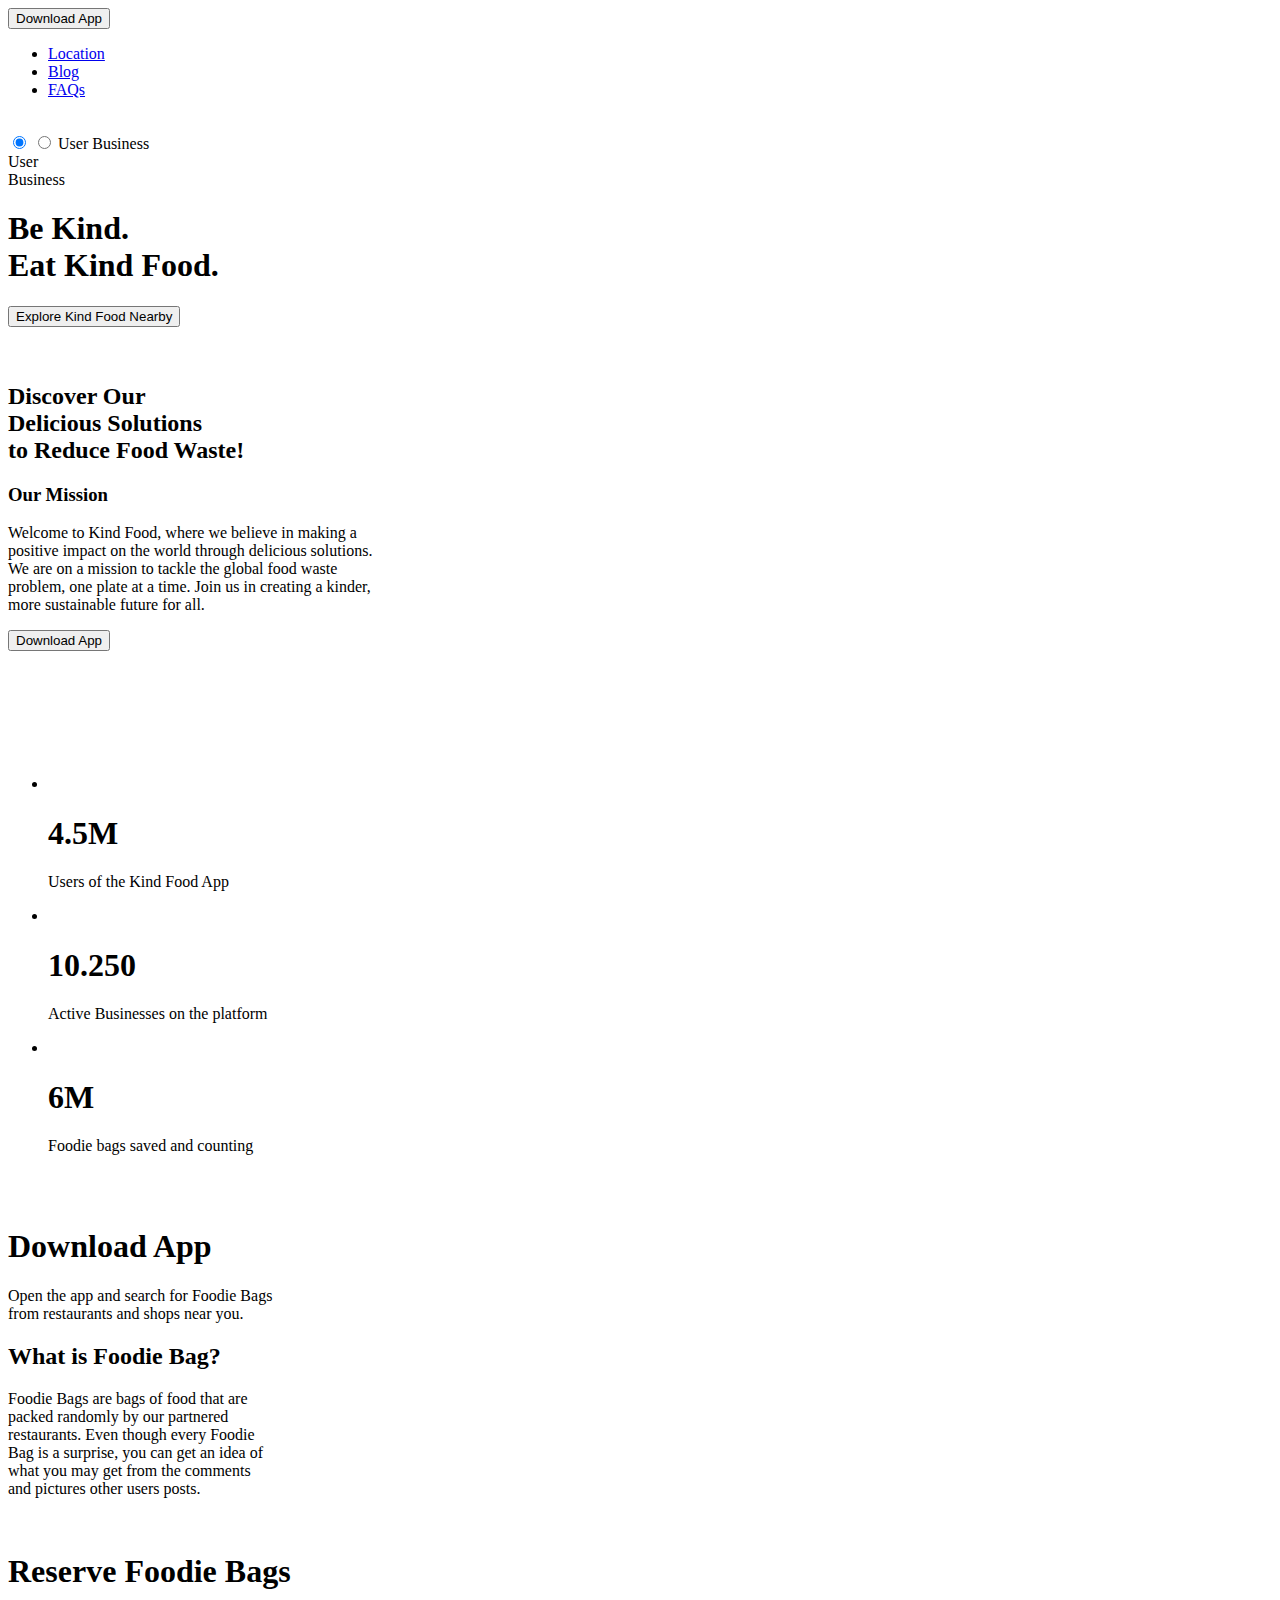
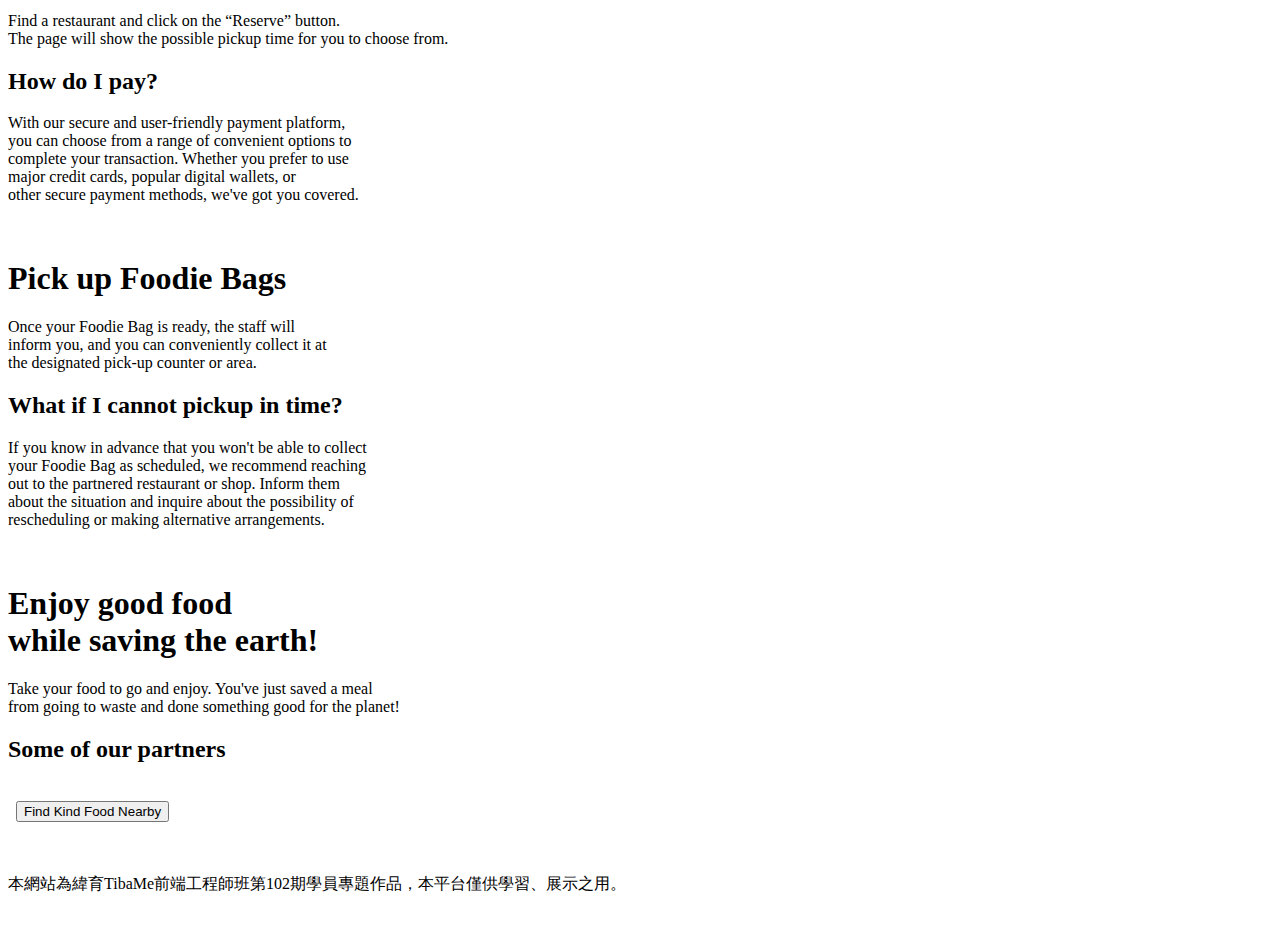
==== index.html @ 7c15bbe9 "Add files via upload" ====
<!DOCTYPE html>
 <html lang="en">
 <head>
    <meta charset="UTF-8">
    <meta http-equiv="X-UA-Compatible" content="IE=edge">
    <meta name="viewport" content="width=device-width, initial-scale=1.0">
    <title>Kind Food Homepage</title>
    <link rel="stylesheet" href="css/index.css">
    
    <link rel="preconnect" href="https://fonts.googleapis.com">
    <link rel="preconnect" href="https://fonts.gstatic.com" crossorigin>
    <link href="https://fonts.googleapis.com/css2?family=Geologica:wght@200&family" rel="stylesheet">
 
</head>

<body>

    <!------------------- Header --------------------->
    <header class="outer">


        <a href="download.html"> 
            <button class="downloadbtn">Download App</button>
          </a> 

        <nav>
         <ul>
             <li><a href="location.html">Location</a></li>
             <li><a href="blog.html">Blog</a></li>
             <li><a href="faq.html">FAQs</a></li>
         </ul>
        </nav>

        <div class="headerlogo">
            <a href="index.html">
                <img src="img/KindFood_logo.svg" alt="">
            </a>
        </div>

            <div class="switches-container">
              <input type="radio" id="switchUser" name="switchName" value="User" checked="checked" />
              <input type="radio" id="switchBusiness" name="switchName" value="Business" />
              <label for="switchUser">User</label>
              <label for="switchBusiness">Business</label>
              <div class="switch-wrapper">
                <div class="switch">
                  <div>User</div>
                  <div>Business</div>
                </div>
              </div>
          </div>
        
        </div>


    </header>

    <!------------------ 第一區塊（首圖+按鈕） ------------------->

    <div class="sectionOne">

        <div class="sectionOneText">
            <h1>Be Kind.<br>Eat Kind Food.</h1>

            <a href="location.html">
                <button onclick="href='#';" class="explorebtn">Explore Kind Food Nearby</button>
            </a>
        </div>
        
        <div>
            <img src="img/hp_01.png" alt="">
        </div>
    </div>

    <!------------- 第二區塊（Delicious Solution） ---------->

    
    
    <img src="img/subtitle01.svg" alt="" class="sectionTwoTitle">
    

        <div class="sectionTwoContent" style="background-image: url(/img/sectionTwoBg.svg);">
            <h2>Discover Our<br> 
                Delicious Solutions<br>  
                to Reduce Food Waste!</h2>
            <h3>Our Mission</h3>
            <p>Welcome to Kind Food, where we believe in making a <br> positive impact on the world through delicious solutions. <br> We are on a mission to tackle the global food waste <br> problem, one plate at a time. Join us in creating a kinder,<br> more sustainable future for all.</p>
            
            <a href="download.html">
                <button class="downloadbtn">Download App</button>
            </a>
            <br>
            <br>
            <br>
            <br>
            <br>
            <br>
            <br>
            </div>
    </div>


    <!---------------- ICON區塊 ------------------>

    <div class="iconSection">
        <ul>
            <li>
                <img src="/img/hp_icon01.png" alt="">
                <h1>4.5M</h1>
                <p>Users of the Kind Food App</p>
            </li>


            <li>
                <img src="/img/hp_icon02.png" alt="">
                <h1>10.250</h1>
                <p>Active Businesses on the platform</p>
            </li>


            <li>
                <img src="/img/hp_icon03.png" alt="">
                <h1>6M</h1>
                <p>Foodie bags saved and counting</p>
            </li>

        </ul>
    </div>

    <!------------------第三區塊（步驟區塊）-------------------->

    <img src="img/subtitle02.svg" alt="" class="sectionThreeTitle">

    <div class="steps">
        
        <div class="stepOne">
            <img id="pic"src="/img/hp_03.png" alt="" >
            <img id="number" src="/img/one.png" alt="" >
            <h1>Download App</h1>
            <p>Open the app and search for Foodie Bags <br>
            from restaurants and shops near you.</p>
        
            <h2>What is Foodie Bag?</h2>
            <p>Foodie Bags are bags of food that are <br> packed randomly by our partnered  <br>restaurants. Even though every Foodie <br> Bag is a surprise, you can get an idea of <br>what you may get from the comments <br> and pictures other users posts. </p>
        </div>


        <div class="stepTwo">
            <img id="pictwo" src="/img/hp_04.png" alt="">
            <img id="numbertwo" src="/img/two.png" alt="">
            <h1>Reserve Foodie Bags</h1>
            <p>Find a restaurant and click on the “Reserve” button. <br>The page will show the  possible pickup time for you to choose from.</p>

            <h2>How do I pay?</h2>
            <p>With our secure and user-friendly payment platform, <br>you can choose from a range of convenient options to <br>complete your transaction. Whether you prefer to use <br> major credit cards, popular digital wallets, or <br>other secure payment  methods, we've got you covered.</p>
        </div>


        <div class="stepThree">
            <img id="picthree" src="/img/hp_05.png" alt="">
            <img id="numberthree" src="/img/three.png" alt="">
            <h1>Pick up Foodie Bags</h1>
            <p>Once your Foodie Bag is ready, the staff will <br>inform you, and you can    conveniently collect it at <br>the designated pick-up counter or area.</p>

            <h2>What if I cannot pickup in time?</h2>
            <p>If you know in advance that you won't be able to collect <br>your Foodie Bag as  scheduled, we recommend reaching <br>out to the partnered restaurant or shop. Inform them<br> about the situation and inquire about the possibility of <br>rescheduling  or making alternative arrangements.</p>
        </div>


        <div class="stepFour">
            <img id="picfour" src="/img/hp_06.png" alt="">
            <img id="numberfour" src="/img/four.png" alt="">
            <h1>Enjoy good food<br>while saving the earth!</h1>
            <p>Take your food to go and enjoy. You've just saved a meal <br>from going to waste and done something good for the planet!</p>
        </div>
    </div>


    <!------------ some of our partners (logos) ------------>
   
    <h2 id="logotitle">Some of our partners</h2>
    <div class="logos">
        <img src="/img/logo01.png" alt="">
        <img src="/img/logo02.png" alt="">
        <img src="/img/logo03.png" alt="">
        <img src="/img/logo04.png" alt="">
        <img src="/img/logo05.png" alt="">
        <img src="/img/logo06.png" alt="">
        <img src="/img/logo07.png" alt="">
    </div>


    <!---------------- 第四區塊（最底下的圖+按鈕）---------------->

    <div class="sectionFour">
        <img id="sectionfourtitle" src="/img/subtitle03.svg" alt="">
        <img id="sectionfourpic" src="/img/hp_07.png" alt="">
        <a id="sectionfourlink" href="location.html">
            <button onclick="href='#';" class="findKindFoodbtn">Find Kind Food Nearby</button>
        </a>
    </div>


    <!-------------------- Footer -------------------->

    <footer class="footer">

        <div class="appstore">
            <img src="/img/appStore.png" alt="">
            <img src="/img/googlePlay.png" alt="">
        </div>

        <div class="kindfoodlogo">
            <img src="/img/KindFood_logo.svg" alt="">
            <p>本網站為緯育TibaMe前端工程師班第102期學員專題作品，本平台僅供學習、展示之用。</p>
        </div>

        <div class="socialmedia">
            <img src="/img/socialMedia.png" alt="">
        </div>

    </footer>



</div>

        <script>

            document.getElementById("switchUser").addEventListener("click", myFunction);

        function myFunction() {
            if (document.getElementById("switchUser").checked) {
            window.open("index.html", "_blank");
            } else {
            window.open("business.html", "_blank");
            }
            }
        </script>

        <!-- <div class="switch">
            <input
              id="language-toggle"
              class="check-toggle check-toggle-round-flat"
              type="checkbox" />
            <label for="language-toggle"></label>
            <span class="on">BN</span>
            <span class="off">EN</span>
          </div> -->

        <!-- <script>

            document.getElementById("language-toggle").addEventListener("click", myFunction);
      
            function myFunction() {
              if (document.getElementById("language-toggle").checked) {
                window.open("https://www.google.com/", "_blank");
              } else {
                window.open("https://www.facebook.com/", "_blank");
              }
            }
          </script> -->

</body>
 </html>
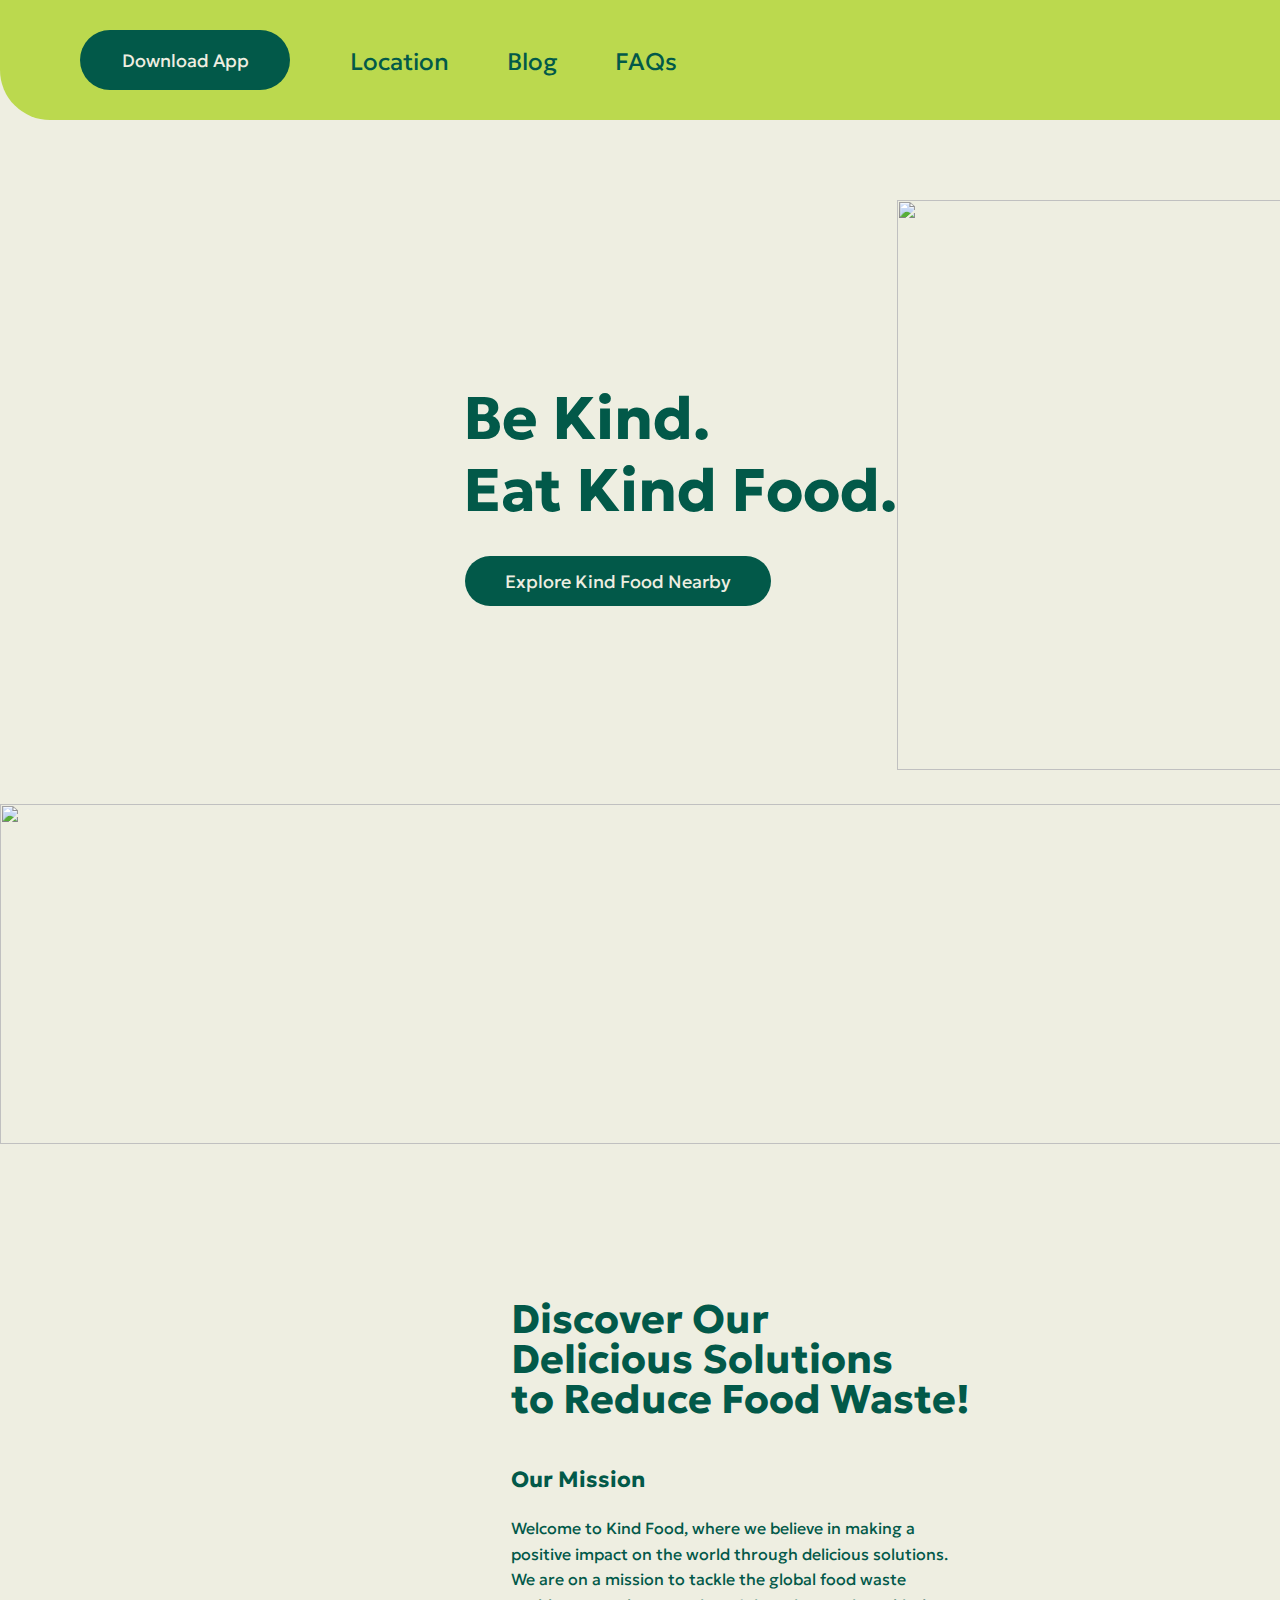
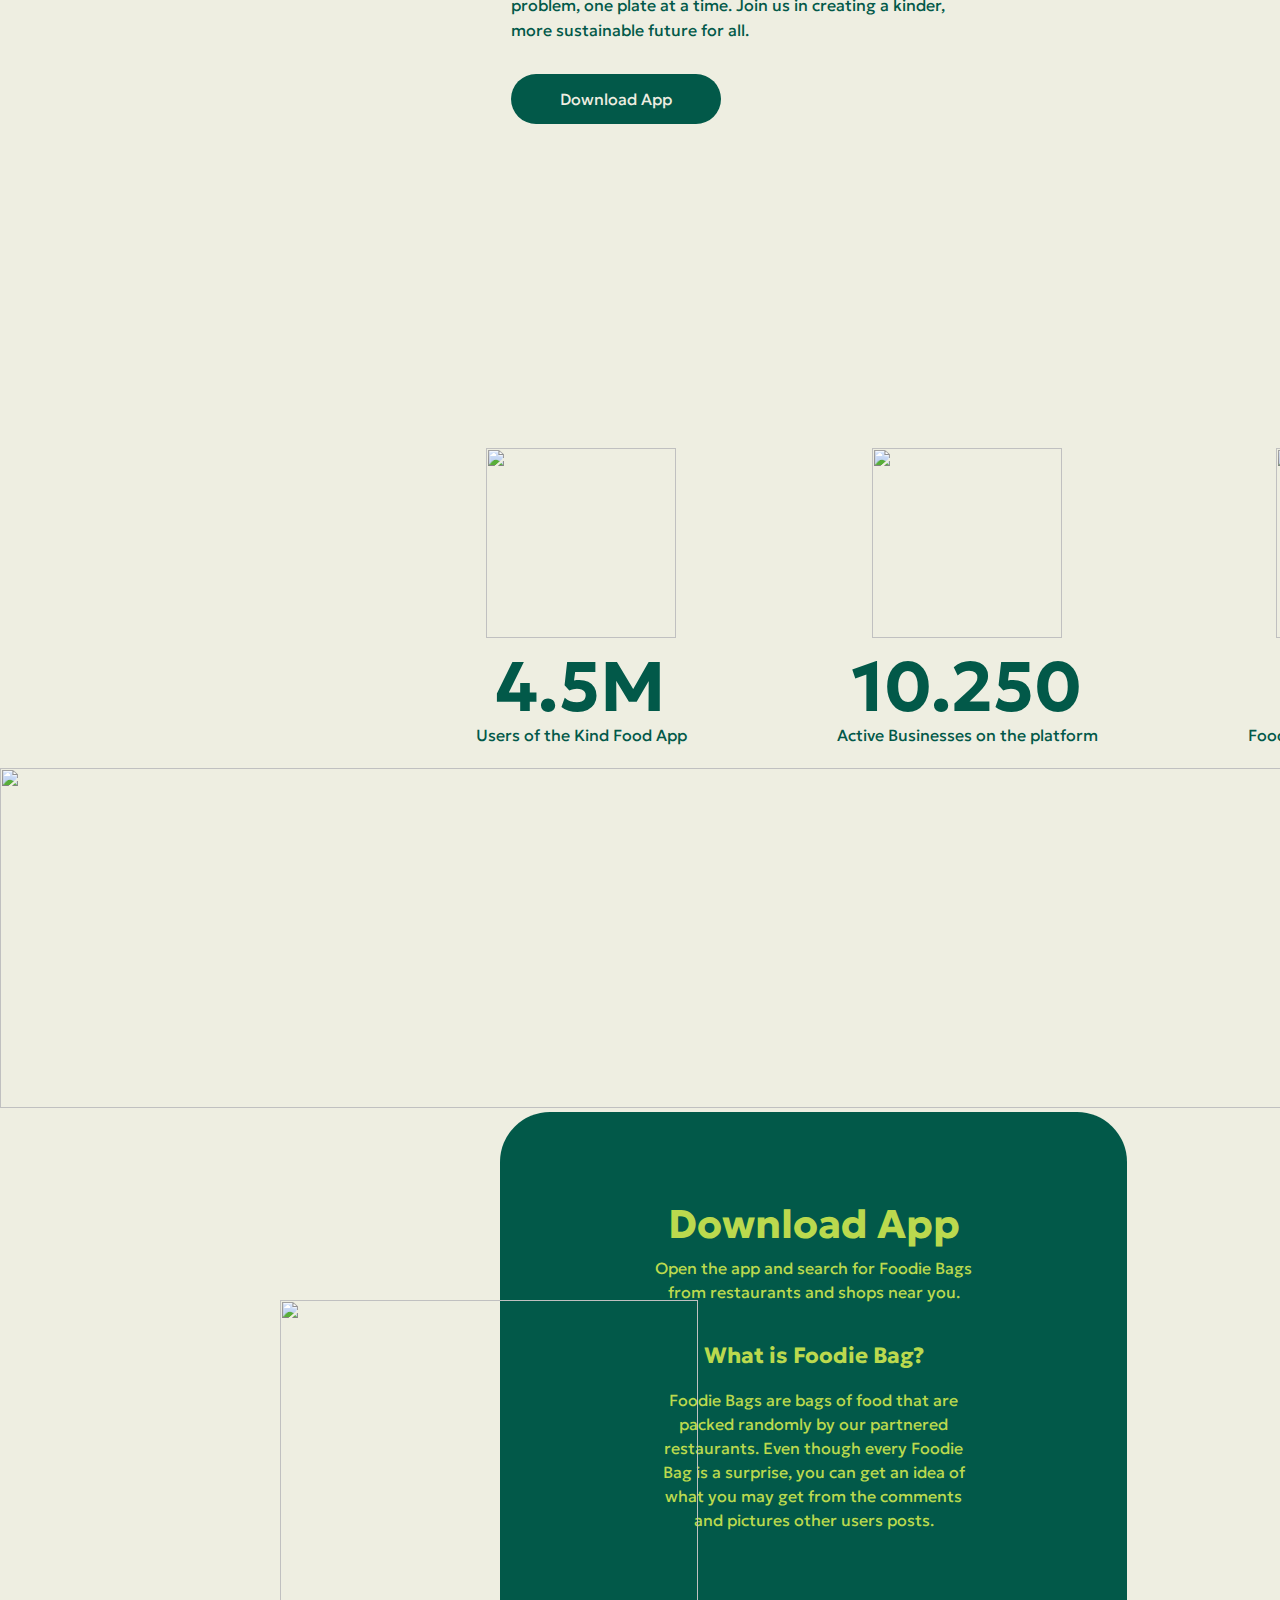
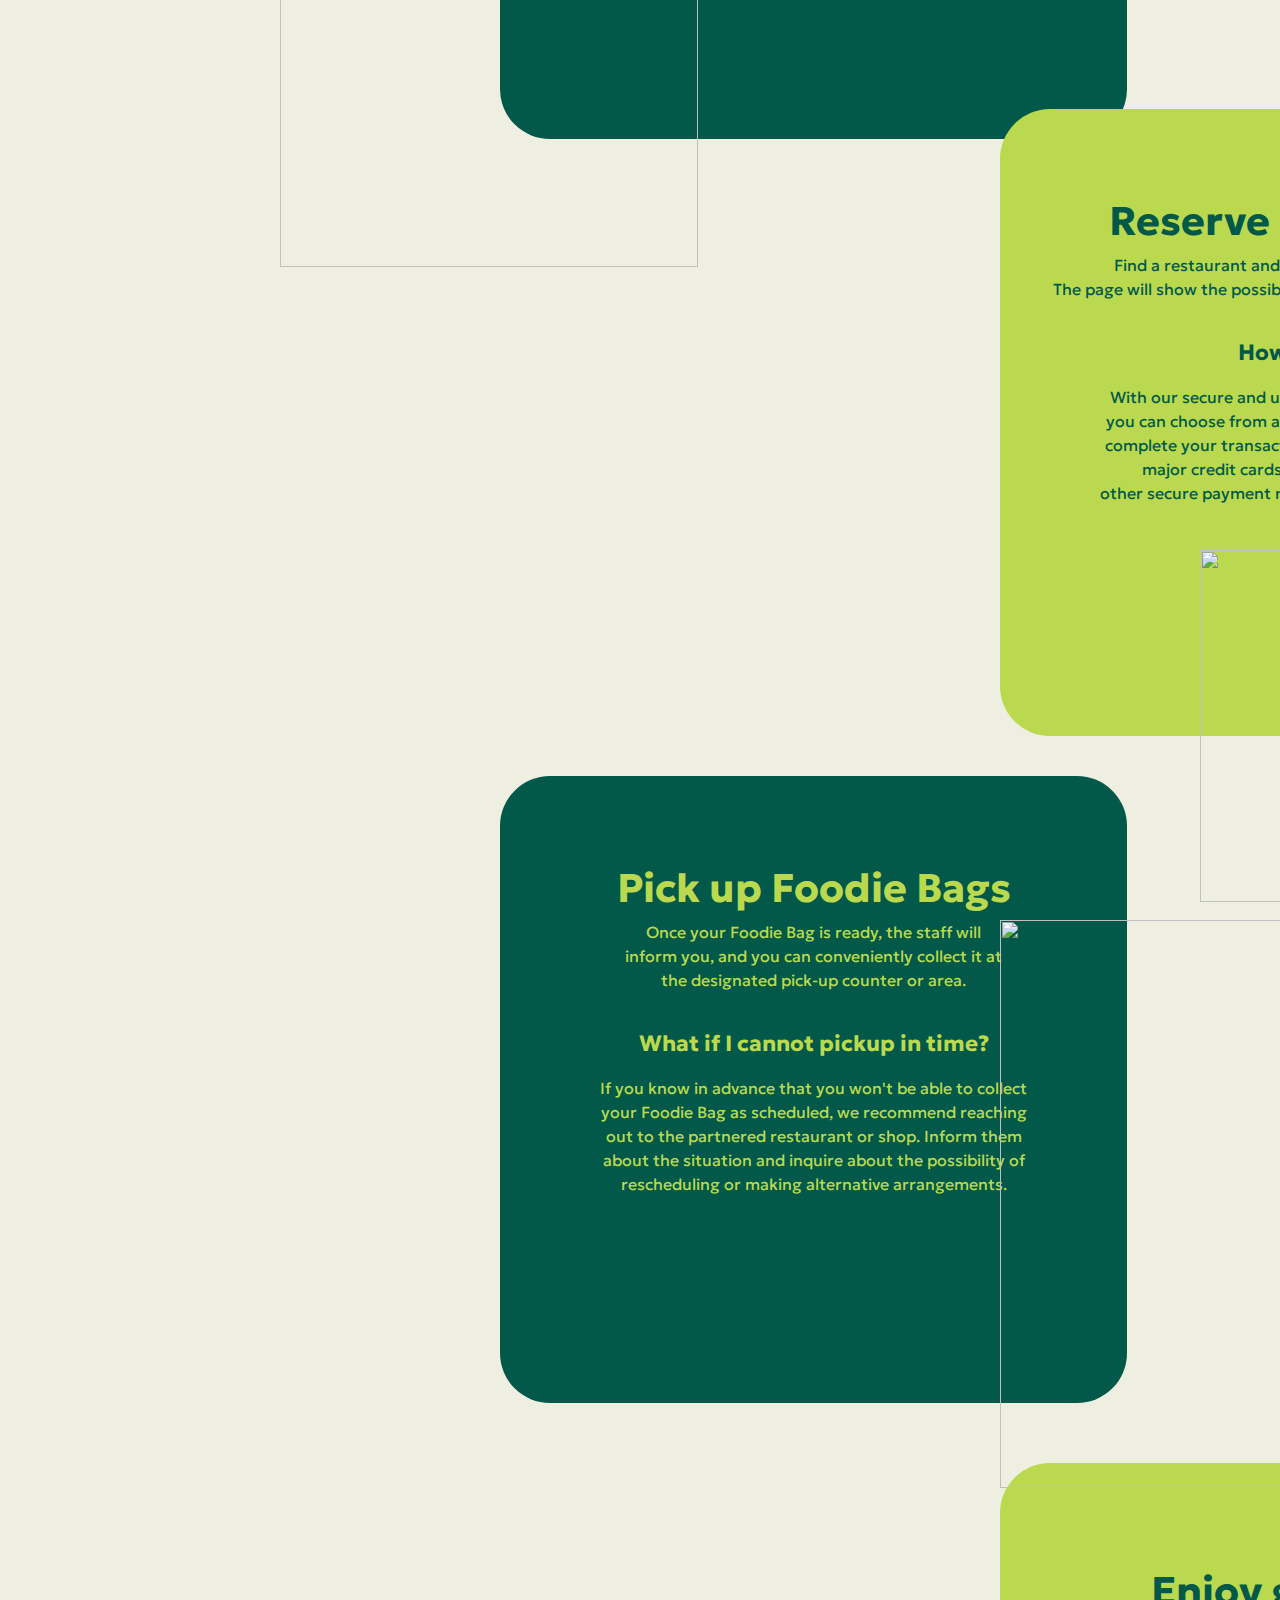
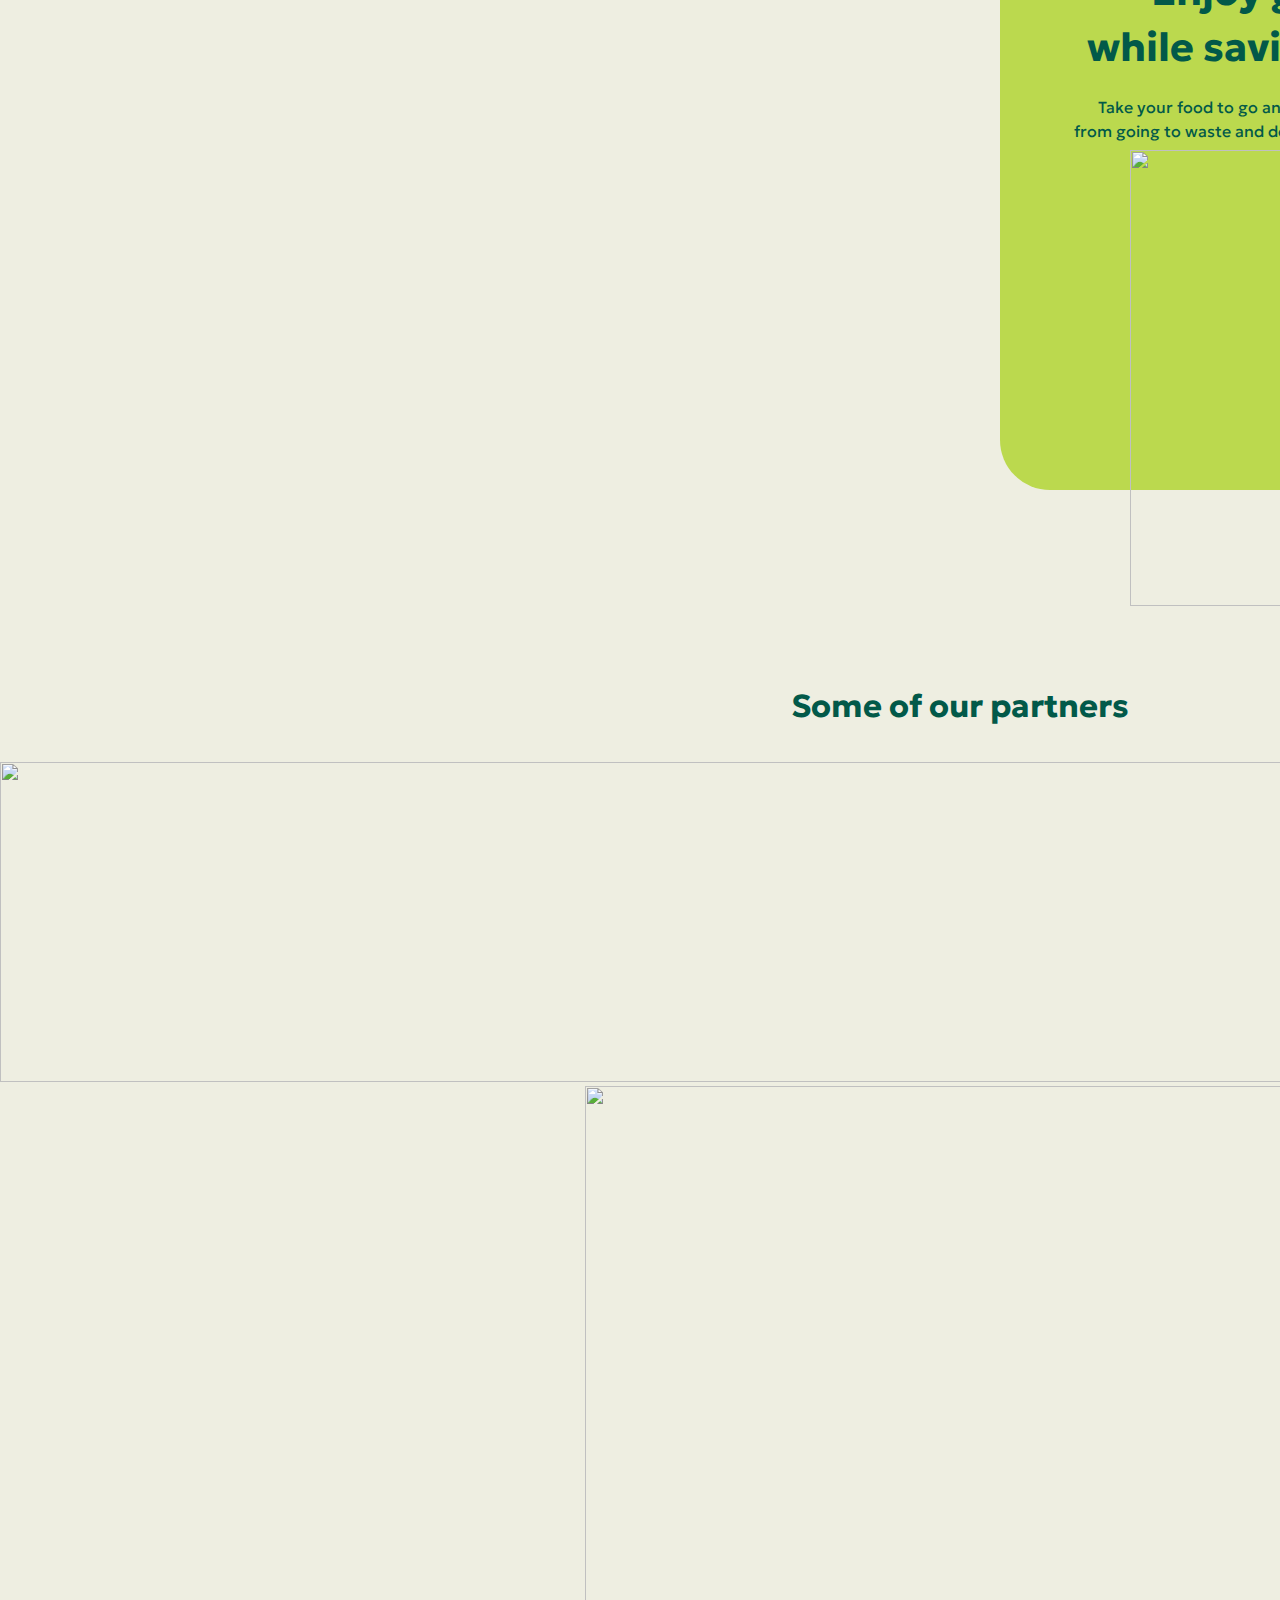
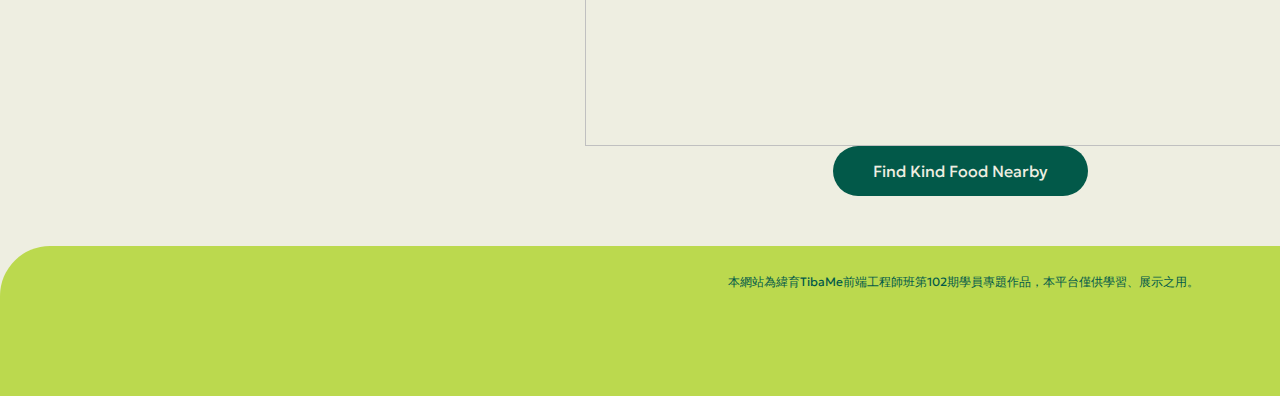
==== commit 141c935b: "Update index.html" ====
--- a/index.html
+++ b/index.html
@@ -5,7 +5,7 @@
     <meta http-equiv="X-UA-Compatible" content="IE=edge">
     <meta name="viewport" content="width=device-width, initial-scale=1.0">
     <title>Kind Food Homepage</title>
-    <link rel="stylesheet" href="css/index.css">
+    <link rel="stylesheet" href="index.css">
     
     <link rel="preconnect" href="https://fonts.googleapis.com">
     <link rel="preconnect" href="https://fonts.gstatic.com" crossorigin>
@@ -262,4 +262,4 @@
           </script> -->
 
 </body>
- </html>+ </html>
--- a/index.css
+++ b/index.css
@@ -0,0 +1,767 @@
+@import url(reset.css);
+@font-face {
+    font-family: 'Geologica', sans-serif;
+    src: url('https://fonts.googleapis.com/css2?family=Geologica:wght@200;300&family');
+}
+
+/* ---------------Header -------------------*/
+
+body{
+    background-color: #EEEEE1;
+    font-family: 'Geologica', sans-serif;
+
+    width: 1920px;
+}
+
+.outer{
+    background-color: #BBD94E;
+    display: flex;
+    border-radius: 0px 0px 50px 50px;
+    
+    position: fixed;
+    top: 0;
+    left: 0;
+    width: 100%;
+    z-index: 1;
+
+    width: 1920px;
+    height: 120px;
+}
+
+
+/* Download App button */
+/* .downloadbtn{
+    background-color: #025949;
+    border: none;
+    color:#EEEEE1;
+    padding: 10px 40px;
+    text-align: center;
+    font-family: Geologica;
+    display: inline-block;
+    font-size: 16px;
+    margin: 30px 2px;
+    border-radius: 50px;
+    margin-left: 80px;
+    height: 50%;
+    min-width: 210px;
+} */
+
+
+.downloadbtn {
+    background-color:#025949; /* Green */
+    border: none;
+    color: #EEEEE1;
+    padding: 10px 40px;
+    text-align: center;
+    text-decoration: none;
+    display: inline-block;
+    font-size: 18px;
+    font-family: Geologica;
+    margin: 30px 2px;
+    border-radius: 50px;
+    margin-left: 80px;
+    height: 50%;
+    min-width: 210px;
+
+    transition-duration: 0.4s;
+    cursor: pointer;
+  }
+  
+  .downloadbtn:hover {
+    background-color: #EEEEE1;
+    color:#025949;
+    font-weight:500;
+  }
+
+/* Nav Items */
+
+header ul{
+    color: #025949;
+    display: flex;
+}
+
+
+header li{
+    margin-left: 58px;
+    margin-top: 50px;
+}
+
+header a{
+    text-decoration: none;
+    color:#025949;
+}
+
+header li a:hover {
+    color: #025949;
+    text-decoration: underline;
+  }
+
+.headerlogo{
+    display: block;
+    margin: 0 auto;
+    padding-top: 10px;
+}
+
+
+/* -----------Switch Function -------------*/
+
+/* * {
+    box-sizing: border-box;
+} */
+
+:root {
+    --switches-bg-color: #025949;
+    --switches-label-color: #EEEEE1;
+    --switch-bg-color: #EEEEE1;
+    --switch-text-color: #025949 ;
+}
+
+
+/* resize font-size on html and body level. html is required for widths based on rem */
+@media screen and (min-width: 1024px) {
+
+    html,
+    body {
+        font-size: 24px;
+    }
+}
+
+@media screen and (max-width: 1024px) {
+
+    html,
+    body {
+        font-size: 16px;
+    }
+}
+
+@media screen and (max-width: 600px) {
+
+    html,
+    body {
+        font-size: 12px;
+    }
+}
+
+
+/* container for all of the switch elements 
+    - adjust "width" to fit the content accordingly 
+*/
+.switches-container {
+    width: 13rem;
+    height: 70px;
+    position: relative;
+    display: flex;
+    padding: 0;
+    position: relative;
+    background: var(--switches-bg-color);
+    line-height: 3rem;
+    border-radius: 3rem;
+    margin-left: auto;
+    margin-right: auto;
+    margin-top: 25px;
+}
+
+/* input (radio) for toggling. hidden - use labels for clicking on */
+.switches-container input {
+    visibility: hidden;
+    position: absolute;
+    top: 0;
+}
+
+/* labels for the input (radio) boxes - something to click on */
+.switches-container label {
+    width: 50%;
+    padding: 0;
+    margin: 0;
+    text-align: center;
+    cursor: pointer;
+    color: var(--switches-label-color);
+}
+
+/* switch highlighters wrapper (sliding left / right) 
+    - need wrapper to enable the even margins around the highlight box
+*/
+.switch-wrapper {
+    position: absolute;
+    top: 0px;
+    bottom: 0px;
+    width: 50%;
+    padding: 0.15rem;
+    z-index: 3;
+    transition: transform .5s cubic-bezier(.77, 0, .175, 1);
+    /* transition: transform 1s; */
+}
+
+/* switch box highlighter */
+.switch {
+    border-radius: 3rem;
+    background: var(--switch-bg-color);
+    height: 100%;
+}
+
+/* switch box labels
+    - default setup
+    - toggle afterwards based on radio:checked status 
+*/
+.switch div {
+    width: 100%;
+    text-align: center;
+    opacity: 0;
+    display: block;
+    color: var(--switch-text-color) ;
+    transition: opacity .2s cubic-bezier(.77, 0, .175, 1) .125s;
+    will-change: opacity;
+    position: absolute;
+    top: 0;
+    left: 0;
+}
+
+/* slide the switch box from right to left */
+.switches-container input:nth-of-type(1):checked~.switch-wrapper {
+    transform: translateX(1%);
+}
+
+/* slide the switch box from left to right */
+.switches-container input:nth-of-type(2):checked~.switch-wrapper {
+    transform: translateX(91%);
+}
+
+/* toggle the switch box labels - first checkbox:checked - show first switch div */
+.switches-container input:nth-of-type(1):checked~.switch-wrapper .switch div:nth-of-type(1) {
+    opacity: 1;
+}
+
+/* toggle the switch box labels - second checkbox:checked - show second switch div */
+.switches-container input:nth-of-type(2):checked~.switch-wrapper .switch div:nth-of-type(2) {
+    opacity: 1;
+}
+
+
+
+/* ------------- section 1 --------------*/
+
+.sectionOne{
+    display: flex;
+    justify-content: center;
+
+    width: 1920px;
+    height: 804px;
+}
+
+.sectionOneText{
+    margin-top: 382px;
+    margin-left: 280px;
+}
+
+.sectionOne h1{
+    font-size: 60px;
+    font-weight: bold;
+    color: #025949;
+    line-height: 1.2;
+}
+
+.sectionOne .explorebtn{
+    background-color: #025949;
+    border: none;
+    color:#EEEEE1;
+    padding: 10px 40px;
+    text-align: center;
+    font-family: Geologica;
+    display: inline-block;
+    font-size: 18px;
+    margin: 30px 2px;
+    border-radius: 50px;
+    height: 50px;
+    min-width: 210px;
+
+    transition-duration: 0.4s;
+    cursor: pointer;
+}
+
+.explorebtn:hover {
+    background-color:#BBD94E;
+    color:#025949;
+    font-weight:400;
+  }
+
+.sectionOne img{
+    margin-top: 200px;
+    width: 740px;
+    height: 570px;
+    
+    padding-right: 100px;
+
+}
+
+
+/* --------------- section 2 --------------*/
+
+
+.sectionTwoTitle{
+
+    width: 1920px;
+    height: 340px;
+}
+
+
+.sectionTwoContent{
+    background-repeat: no-repeat;
+    width: 1920px;
+    height: 800px;
+
+    margin-left: 350px;
+    
+}
+
+.sectionTwoContent h2{
+    font-size: 40px;
+    font-weight: bold;
+    color:#025949;
+
+    padding-top: 151px;
+    margin-left: 161px;
+}
+
+.sectionTwoContent h3{
+    font-size: 22px;
+    font-weight: bold;
+    color:#025949;
+
+    margin-top: 50px;
+    margin-left: 161px;
+}
+
+.sectionTwoContent p{
+    font-size: 16px;
+    color:#025949;
+    line-height: 1.6em;
+
+    margin-top: 25px;
+    margin-left: 161px;
+}
+
+.sectionTwoContent .downloadbtn{
+    background-color: #025949;
+    border: none;
+    color:#EEEEE1;
+    padding: 10px 40px;
+    text-align: center;
+    font-family: Geologica;
+    display: inline-block;
+    font-size: 16px;
+    border-radius: 50px;
+    height: 50px;
+    min-width: 210px;
+    margin-left: 161px; 
+}
+
+.sectionTwoContent .downloadbtn:hover {
+    background-color: #EEEEE1;
+    color:#025949;
+    font-weight:500;
+  }
+
+/* ---------Icon Section--------- */
+
+
+.iconSection{
+    width: 1920px;
+    height: 320px;
+    
+    margin-left: 100px;
+    margin-top: 100px;
+}
+
+.iconSection ul{
+    display: flex;
+    flex-direction: row;
+    justify-content: center;
+}
+
+.iconSection li{
+    text-align: center;
+    margin-right: 150px;
+
+}
+
+.iconSection img{
+    width: 190px;
+    height: 190px;
+
+}
+
+.iconSection h1{
+    font-size: 70px;
+    font-weight: bold;
+    color: #025949;
+    margin-top: 10px;
+}
+
+.iconSection p{
+    margin-top: 5px;
+    font-size: 16px;
+    color:#025949;
+
+}
+
+
+/* ---------Section 3 (Steps)-------- */
+
+.sectionThreeTitle{
+    width: 1920px;
+    height: 340px;
+}
+
+.steps{
+    width: 1920px;
+}
+
+/* --------------Step 1------------- */
+
+.stepOne{
+    background-color: #025949;
+    width: 627px;
+    height: 627px;
+    border-radius: 50px;
+    line-height: 1em;
+
+    margin-left: 500px;
+}
+
+#pic{
+    width: 418px;
+    height: 567px;
+
+    position: absolute;
+    left: 280px;
+    top: 2900px;
+}
+
+#number{
+    position: absolute;
+    left: 530px;
+    top: 2650px;
+}
+
+
+.stepOne h1{
+    font-size: 40px;
+    font-weight: bold;
+    color:#BBD94E;
+    text-align: center;
+    
+    padding-top: 100px;
+
+}
+
+.stepOne h2{
+    font-size: 22px;
+    font-weight: bold;
+    color: #BBD94E;
+    margin-top: 40px;
+    text-align: center;
+}
+
+.stepOne p{
+    font-size: 16px;
+    color: #BBD94E;
+    margin-top: 20px;
+    text-align: center;
+}
+
+
+/* ---------------------Step 2------------------- */
+
+.stepTwo{
+    background-color:#BBD94E;
+    width: 627px;
+    height: 627px;
+    border-radius: 50px;
+    line-height: 1em;
+
+    margin-left: 1000px;
+    margin-top: -30px;
+}
+
+#pictwo{
+    width: 584px;
+    height: 352px;
+
+    position: absolute;
+    left: 1200px;
+    top: 3750px;
+}
+
+#numbertwo{
+    position: absolute;
+    left: 1520px;
+    top: 3190px;
+
+}
+
+.stepTwo h1{
+    font-size: 40px;
+    font-weight: bold;
+    color:#025949;
+    text-align: center;
+    
+    padding-top: 100px;
+}
+
+.stepTwo h2{
+    font-size: 22px;
+    font-weight: bold;
+    color:#025949;
+    margin-top: 40px;
+    text-align: center;
+}
+
+.stepTwo p{
+    font-size: 16px;
+    color:#025949;
+    margin-top: 20px;
+    text-align: center;
+}
+
+
+
+/* ---------------------Step 3------------------- */
+
+.stepThree{
+    background-color: #025949;
+    width: 627px;
+    height: 627px;
+    border-radius: 50px;
+    line-height: 1em;
+
+    margin-left: 500px;
+    margin-top: 40px;
+
+}
+
+#picthree {
+    width: 452px;
+    height: 568px;
+
+    position: absolute;
+    left: 1000px;
+    top: 4120px;
+}
+
+#numberthree{
+    position: absolute;
+    left: 540px;
+    top: 3890px;
+}
+
+.stepThree h1{
+    font-size: 40px;
+    font-weight: bold;
+    color:#BBD94E;
+    text-align: center;
+    
+    padding-top: 100px;
+}
+
+.stepThree h2{
+    font-size: 22px;
+    font-weight: bold;
+    color: #BBD94E;
+    margin-top: 40px;
+    text-align: center;
+}
+
+.stepThree p{
+    font-size: 16px;
+    color: #BBD94E;
+    margin-top: 20px;
+    text-align: center;
+}
+
+
+/* ------------Step 4------------ */
+
+.stepFour{
+    background-color:#BBD94E;
+    width: 627px;
+    height: 627px;
+    border-radius: 50px;
+    line-height: 1em;
+
+    margin-left: 1000px;
+    margin-top: 60px;
+}
+
+#picfour{
+    width: 632px;
+    height: 456px;
+
+    position: absolute;
+    left: 1130px;
+    top: 4950px;
+}
+
+#numberfour{
+    position: absolute;
+    left: 1480px;
+    top: 4560px;
+}
+
+.stepFour h1{
+    font-size: 40px;
+    font-weight: bold;
+    color:#025949;
+    text-align: center;
+    line-height: 1.4em;
+    
+    padding-top: 100px;
+}
+
+.stepFour h2{
+    font-size: 22px;
+    font-weight: bold;
+    color:#025949;
+    margin-top: 40px;
+    text-align: center;
+}
+
+.stepFour p{
+    font-size: 16px;
+    color:#025949;
+    margin-top: 20px;
+    text-align: center;
+}
+
+
+
+/* ------------Some of our partners (logos)----------- */
+
+.logos{
+    width: 1920px;
+    display:flex;
+    flex-direction: row;
+}
+
+
+#logotitle{
+    text-align: center;
+    color:#025949;
+    font-weight: bold;
+    font-size: 32px;
+    margin-top: 200px;
+    margin-bottom: 40px;
+
+    width: 1920px;
+
+}
+
+.logos img{
+    margin-right: 24px;
+}
+
+
+
+/* ---------------------Section 4---------------------- */
+
+.sectionFour{
+    width: 1920px;
+    display: column;
+    justify-content: center;
+
+}
+
+#sectionfourtitle{
+    width: 1920px;
+    height: 320px;
+
+}
+
+#sectionfourpic{
+    width: 750px;
+    height: 660px;
+
+    display: block;
+    margin: 0 auto;
+
+}
+
+#sectionfourlink{
+    text-decoration: none;
+}
+
+.findKindFoodbtn{
+    background-color: #025949;
+    border: none;
+    color:#EEEEE1;
+    padding: 10px 40px;
+    text-align: center;
+    font-family: Geologica;
+    display: inline-block;
+    font-size: 16px;
+    margin: 30px 2px;
+    border-radius: 50px;
+    height: 50px;
+    min-width: 210px;
+
+    display: block;
+    margin: 0 auto;
+
+    transition-duration: 0.4s;
+    cursor: pointer;
+}
+
+.findKindFoodbtn:hover {
+    background-color:#BBD94E;
+    color:#025949;
+    font-weight:400;
+  }
+
+
+
+/* ------------------Footer------------------- */
+
+.footer{
+    background-color: #BBD94E;
+    border-radius: 50px 50px 0px 0px;
+
+    display: flex;
+    justify-content: space-around;
+
+    width: 1920px;
+    height: 120px;
+
+    margin-top: 50px;
+    padding-top: 30px;
+
+}
+
+.appstore{
+
+}
+
+.appstore img{
+    margin-top: 30px;
+
+}
+
+.kindfoodlogo img{
+    display: block;
+    margin: 0 auto;
+
+}
+
+.kindfoodlogo p{
+    font-size: 12px;
+    color: #025949;
+    text-align: center;
+
+}
+
+.socialmedia img{
+
+}
+
+
+
+
+
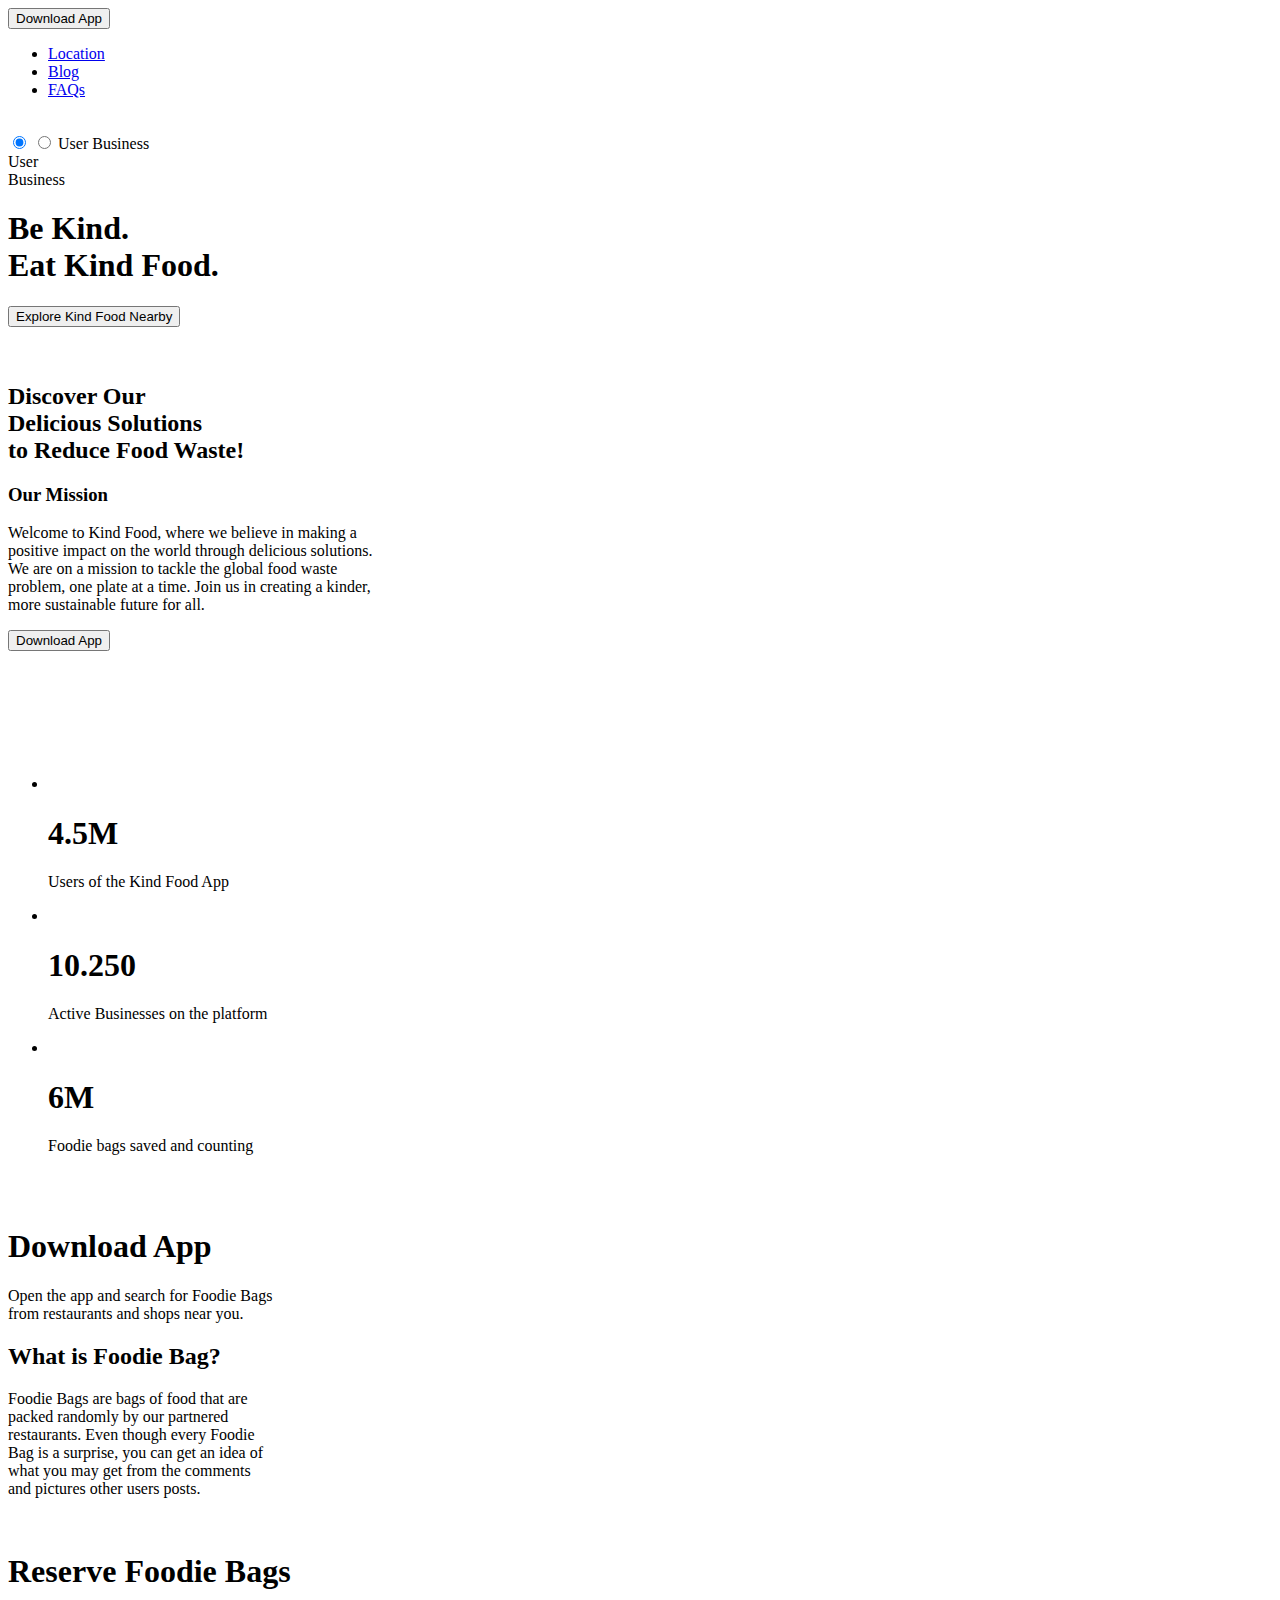
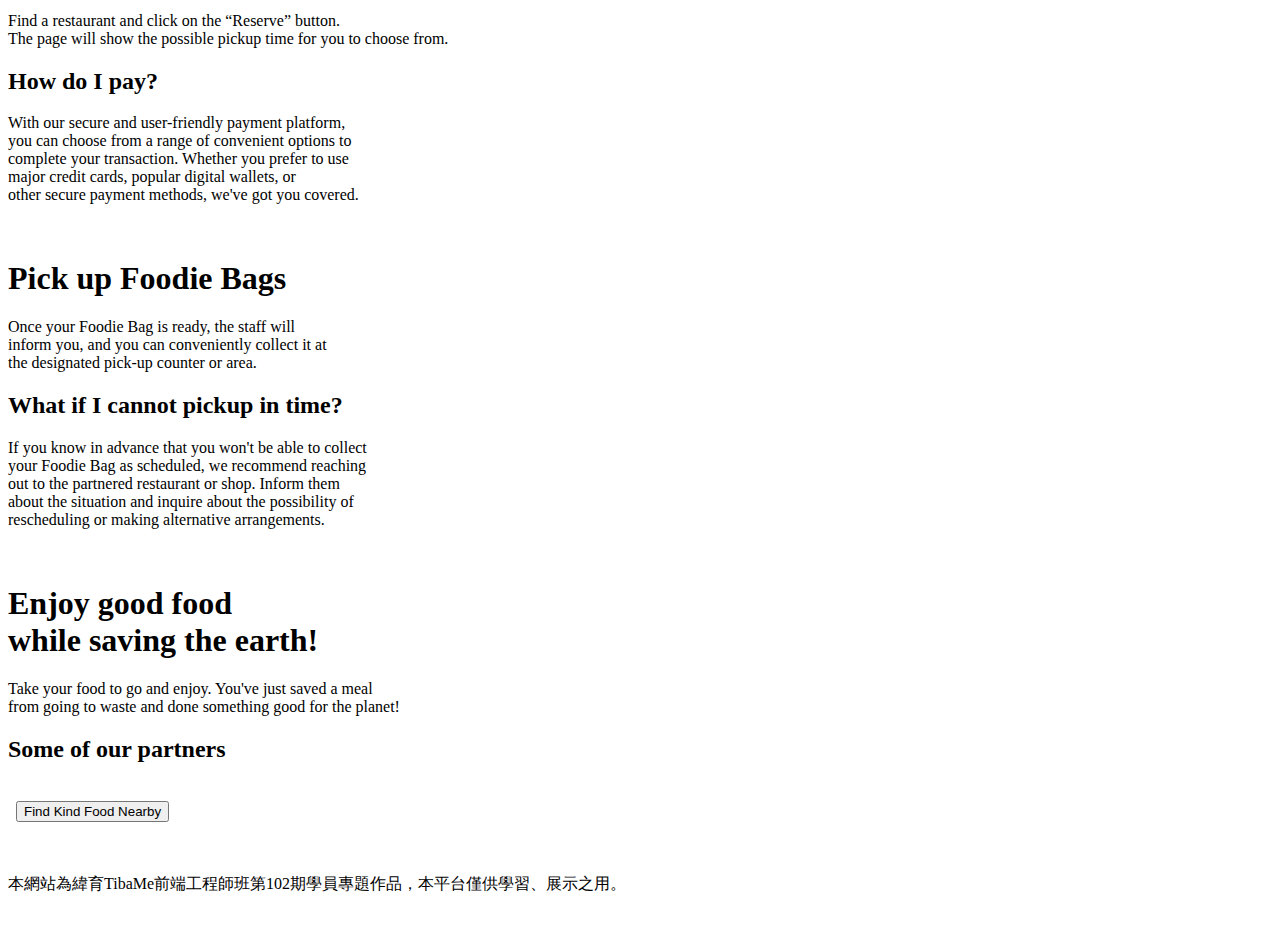
==== commit ddfe2c9c: "Update index.html" ====
--- a/index.html
+++ b/index.html
@@ -5,7 +5,7 @@
     <meta http-equiv="X-UA-Compatible" content="IE=edge">
     <meta name="viewport" content="width=device-width, initial-scale=1.0">
     <title>Kind Food Homepage</title>
-    <link rel="stylesheet" href="index.css">
+    <link rel="stylesheet" href="css/index.css">
     
     <link rel="preconnect" href="https://fonts.googleapis.com">
     <link rel="preconnect" href="https://fonts.gstatic.com" crossorigin>
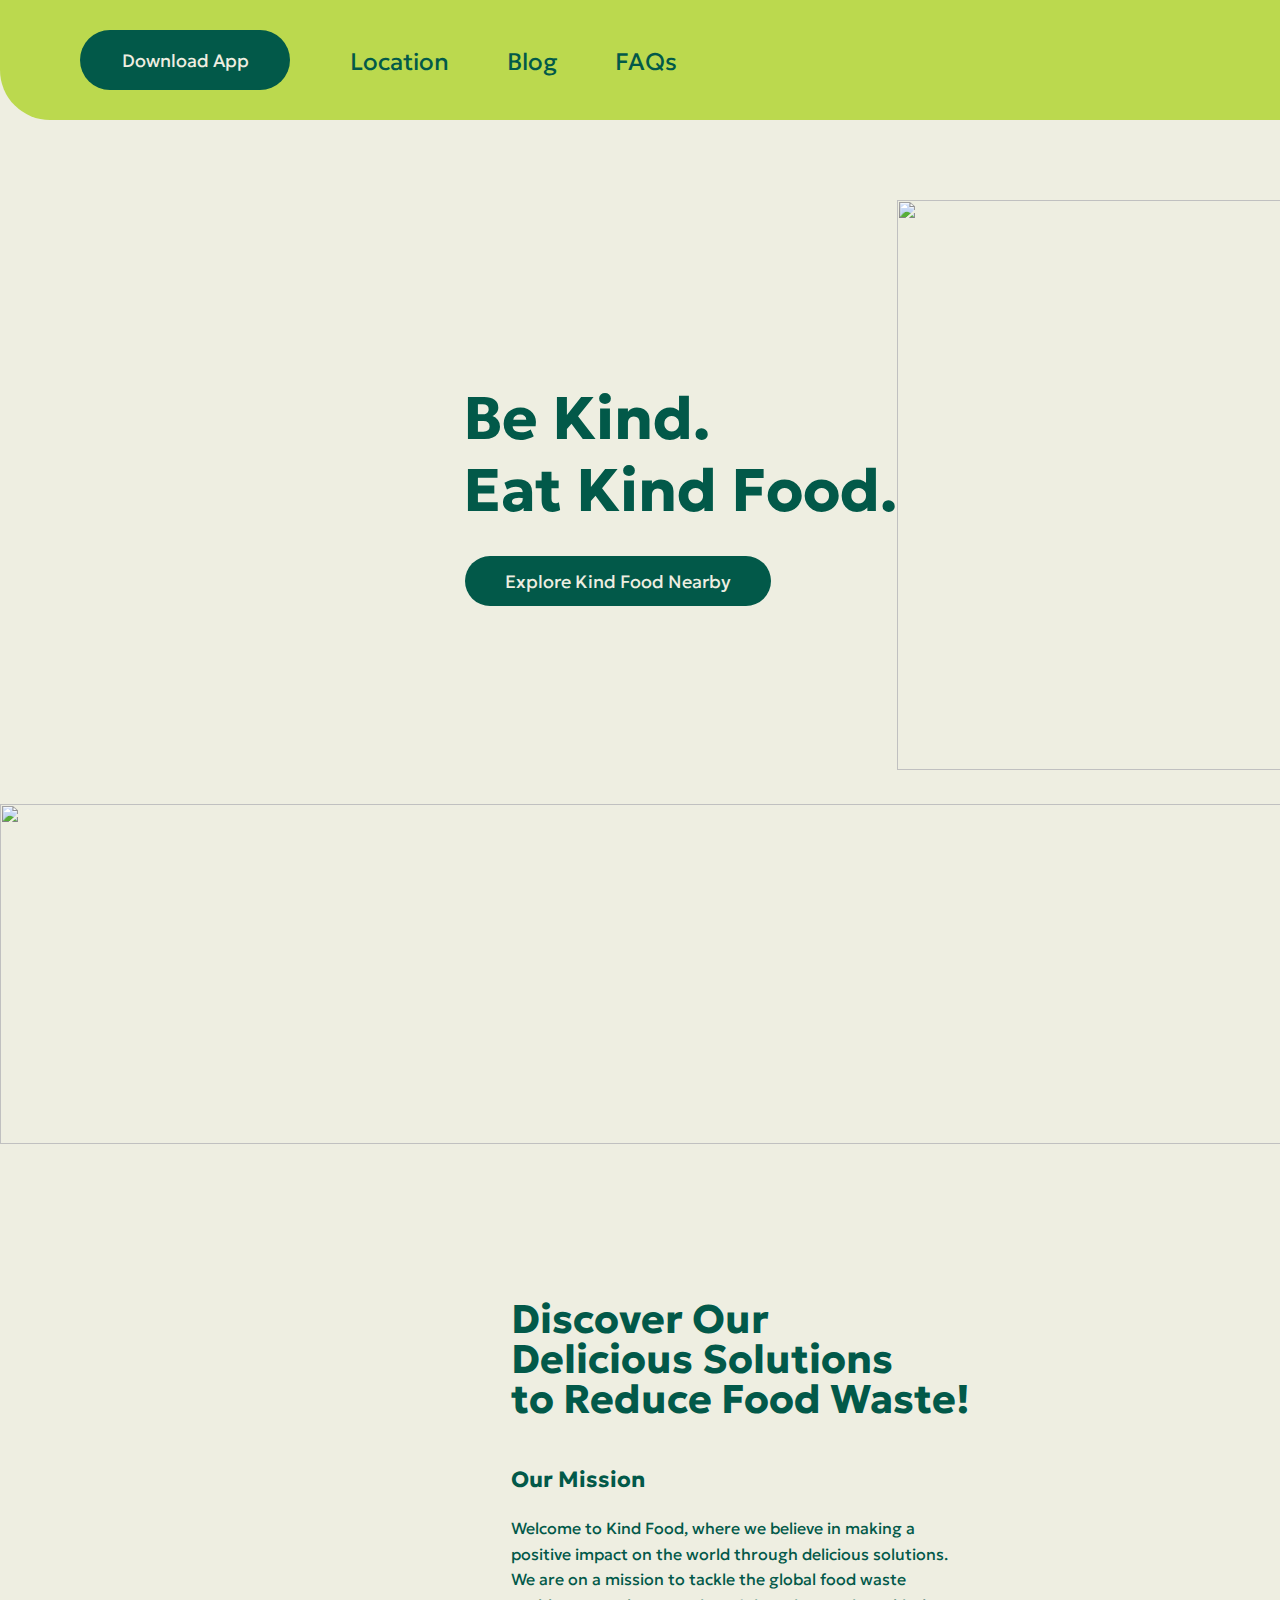
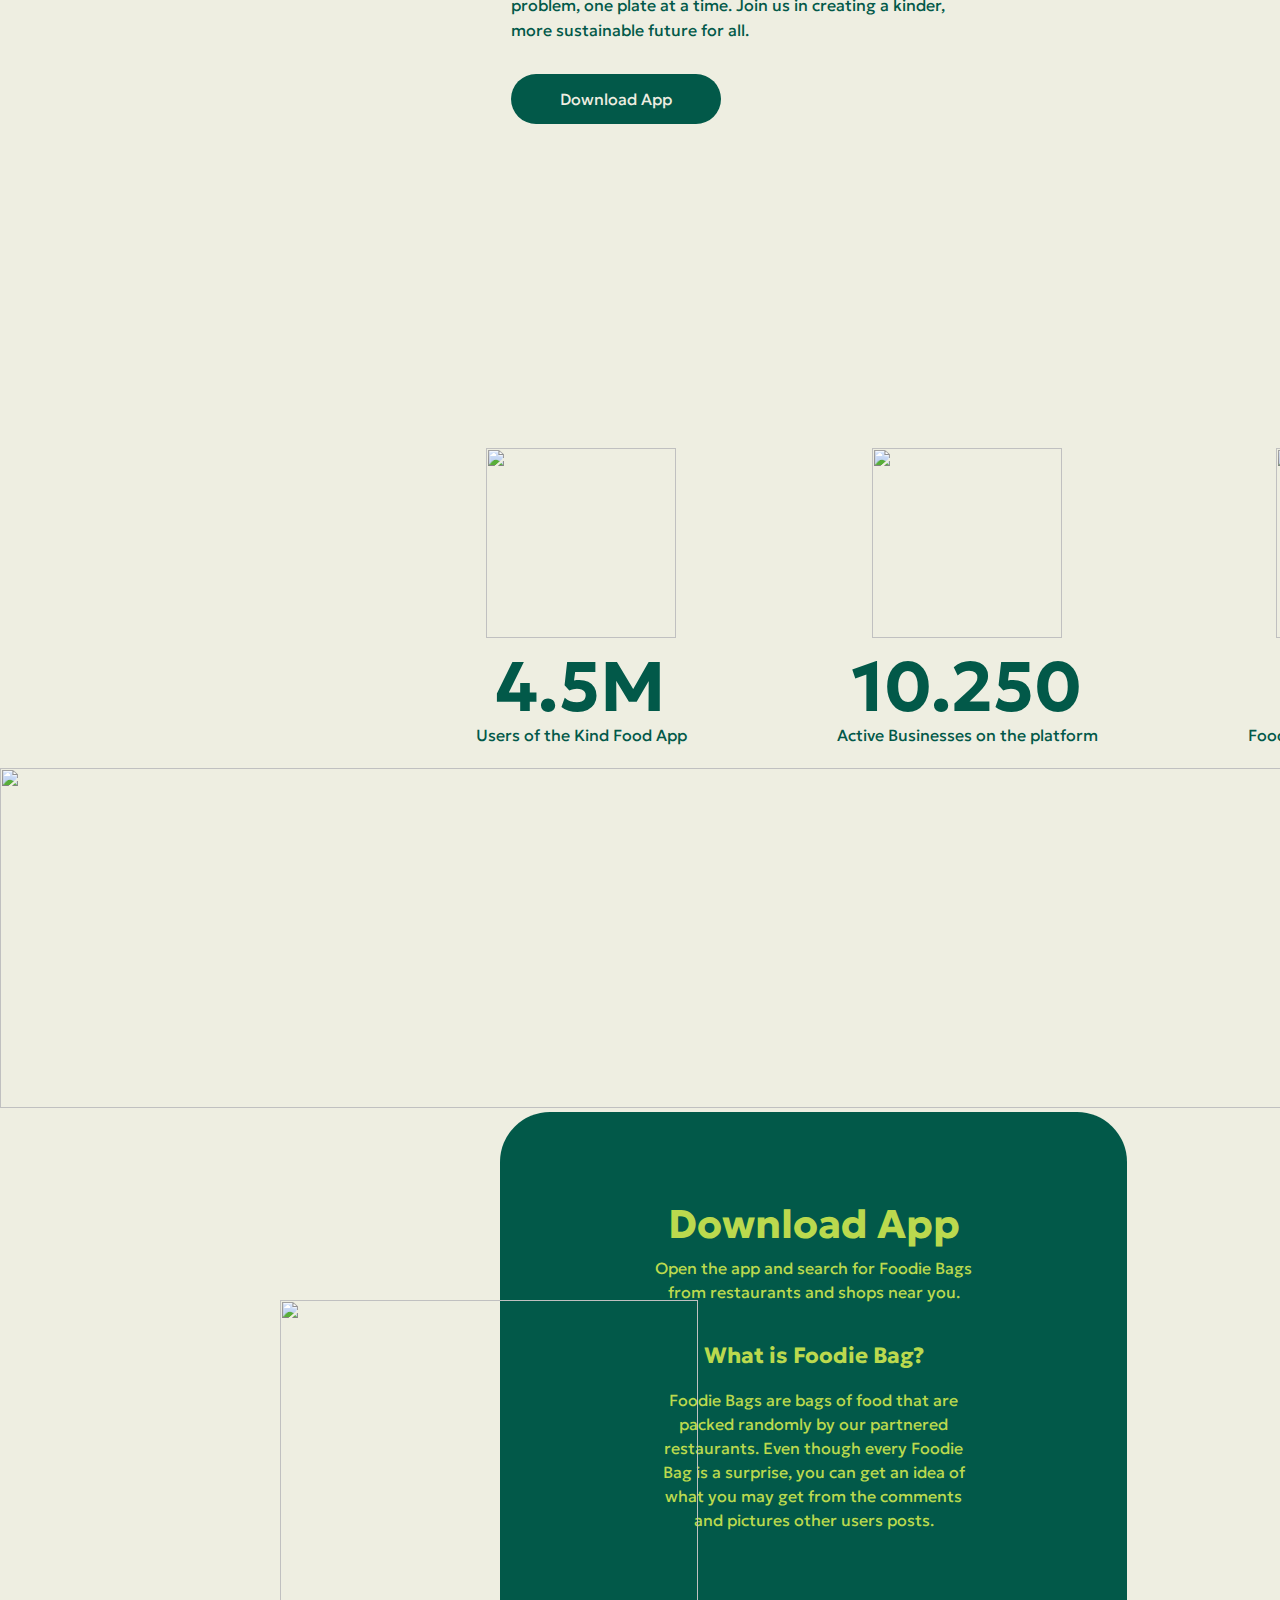
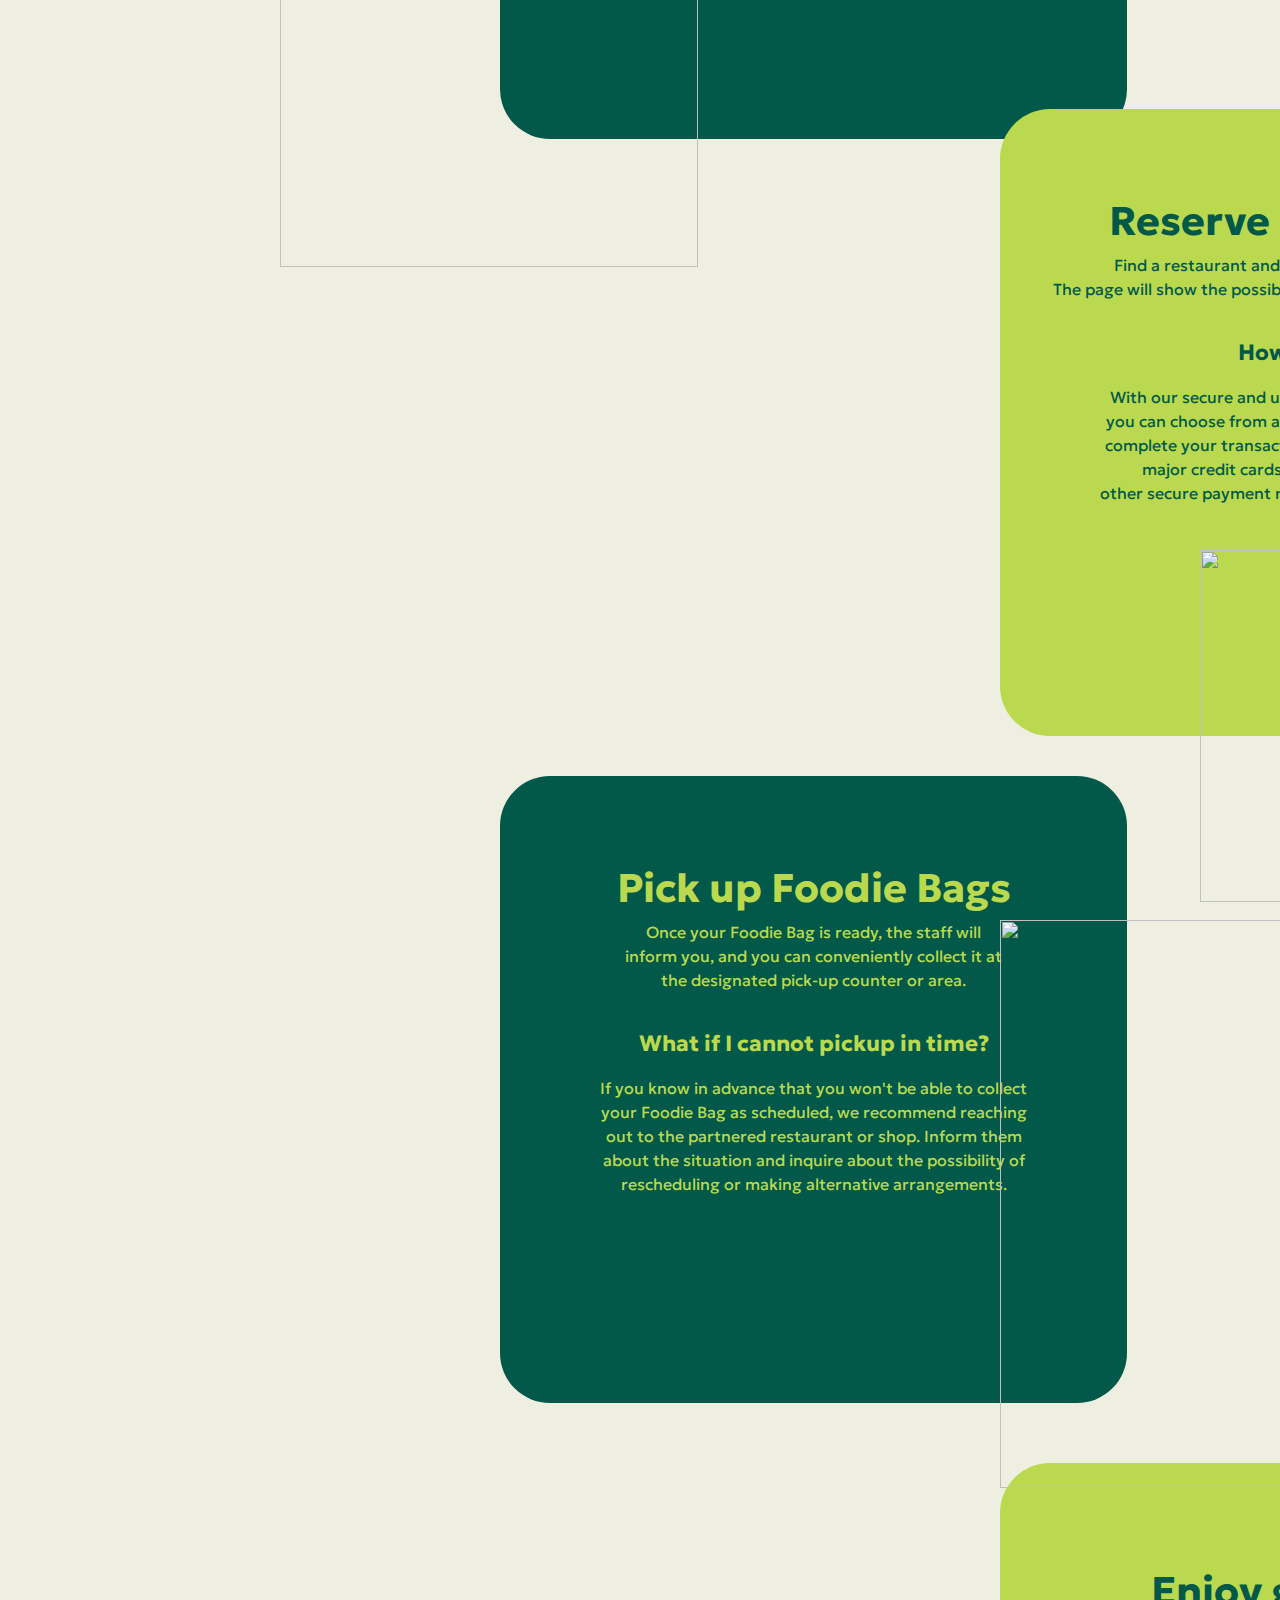
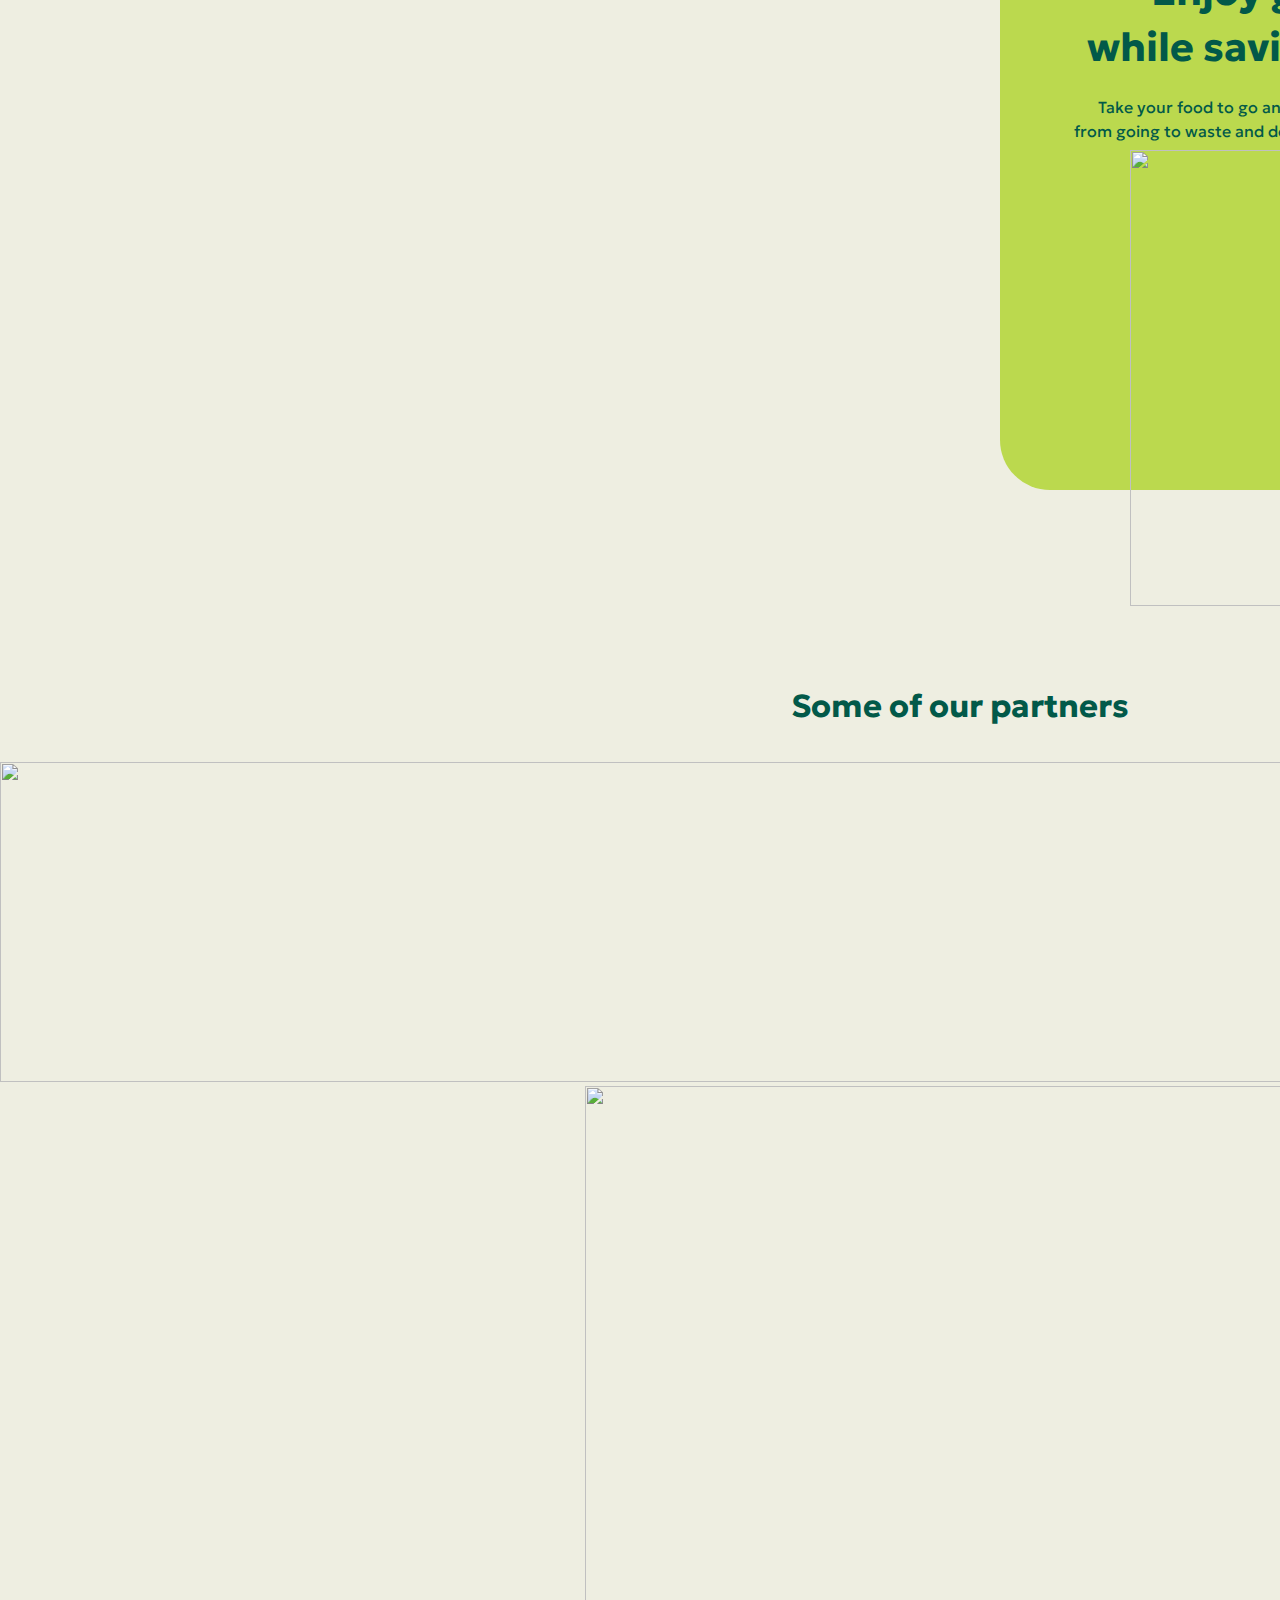
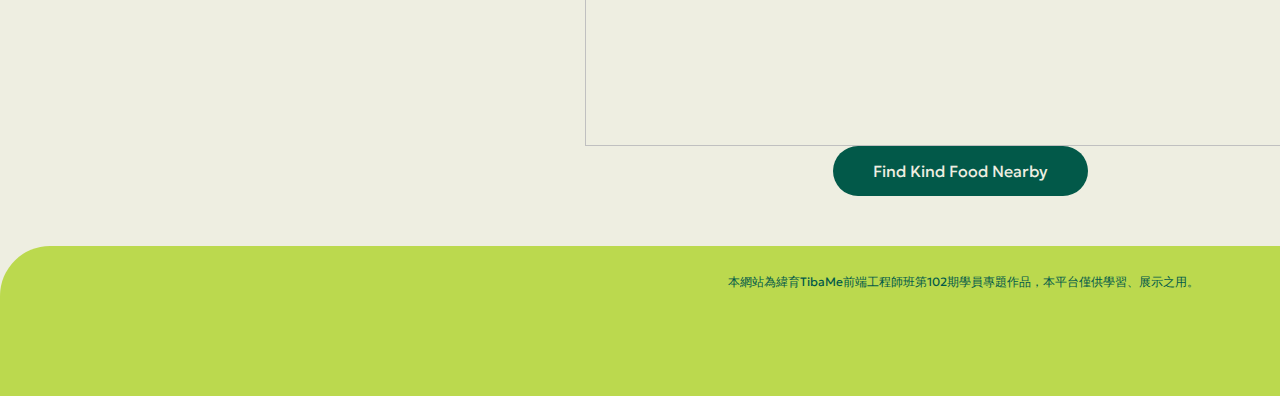
==== commit 51ebc13b: "Update index.html" ====
--- a/index.html
+++ b/index.html
@@ -5,7 +5,7 @@
     <meta http-equiv="X-UA-Compatible" content="IE=edge">
     <meta name="viewport" content="width=device-width, initial-scale=1.0">
     <title>Kind Food Homepage</title>
-    <link rel="stylesheet" href="css/index.css">
+    <link rel="stylesheet" href="index.css">
     
     <link rel="preconnect" href="https://fonts.googleapis.com">
     <link rel="preconnect" href="https://fonts.gstatic.com" crossorigin>
--- a/index.css
+++ b/index.css
@@ -0,0 +1,767 @@
+@import url(reset.css);
+@font-face {
+    font-family: 'Geologica', sans-serif;
+    src: url('https://fonts.googleapis.com/css2?family=Geologica:wght@200;300&family');
+}
+
+/* ---------------Header -------------------*/
+
+body{
+    background-color: #EEEEE1;
+    font-family: 'Geologica', sans-serif;
+
+    width: 1920px;
+}
+
+.outer{
+    background-color: #BBD94E;
+    display: flex;
+    border-radius: 0px 0px 50px 50px;
+    
+    position: fixed;
+    top: 0;
+    left: 0;
+    width: 100%;
+    z-index: 1;
+
+    width: 1920px;
+    height: 120px;
+}
+
+
+/* Download App button */
+/* .downloadbtn{
+    background-color: #025949;
+    border: none;
+    color:#EEEEE1;
+    padding: 10px 40px;
+    text-align: center;
+    font-family: Geologica;
+    display: inline-block;
+    font-size: 16px;
+    margin: 30px 2px;
+    border-radius: 50px;
+    margin-left: 80px;
+    height: 50%;
+    min-width: 210px;
+} */
+
+
+.downloadbtn {
+    background-color:#025949; /* Green */
+    border: none;
+    color: #EEEEE1;
+    padding: 10px 40px;
+    text-align: center;
+    text-decoration: none;
+    display: inline-block;
+    font-size: 18px;
+    font-family: Geologica;
+    margin: 30px 2px;
+    border-radius: 50px;
+    margin-left: 80px;
+    height: 50%;
+    min-width: 210px;
+
+    transition-duration: 0.4s;
+    cursor: pointer;
+  }
+  
+  .downloadbtn:hover {
+    background-color: #EEEEE1;
+    color:#025949;
+    font-weight:500;
+  }
+
+/* Nav Items */
+
+header ul{
+    color: #025949;
+    display: flex;
+}
+
+
+header li{
+    margin-left: 58px;
+    margin-top: 50px;
+}
+
+header a{
+    text-decoration: none;
+    color:#025949;
+}
+
+header li a:hover {
+    color: #025949;
+    text-decoration: underline;
+  }
+
+.headerlogo{
+    display: block;
+    margin: 0 auto;
+    padding-top: 10px;
+}
+
+
+/* -----------Switch Function -------------*/
+
+/* * {
+    box-sizing: border-box;
+} */
+
+:root {
+    --switches-bg-color: #025949;
+    --switches-label-color: #EEEEE1;
+    --switch-bg-color: #EEEEE1;
+    --switch-text-color: #025949 ;
+}
+
+
+/* resize font-size on html and body level. html is required for widths based on rem */
+@media screen and (min-width: 1024px) {
+
+    html,
+    body {
+        font-size: 24px;
+    }
+}
+
+@media screen and (max-width: 1024px) {
+
+    html,
+    body {
+        font-size: 16px;
+    }
+}
+
+@media screen and (max-width: 600px) {
+
+    html,
+    body {
+        font-size: 12px;
+    }
+}
+
+
+/* container for all of the switch elements 
+    - adjust "width" to fit the content accordingly 
+*/
+.switches-container {
+    width: 13rem;
+    height: 70px;
+    position: relative;
+    display: flex;
+    padding: 0;
+    position: relative;
+    background: var(--switches-bg-color);
+    line-height: 3rem;
+    border-radius: 3rem;
+    margin-left: auto;
+    margin-right: auto;
+    margin-top: 25px;
+}
+
+/* input (radio) for toggling. hidden - use labels for clicking on */
+.switches-container input {
+    visibility: hidden;
+    position: absolute;
+    top: 0;
+}
+
+/* labels for the input (radio) boxes - something to click on */
+.switches-container label {
+    width: 50%;
+    padding: 0;
+    margin: 0;
+    text-align: center;
+    cursor: pointer;
+    color: var(--switches-label-color);
+}
+
+/* switch highlighters wrapper (sliding left / right) 
+    - need wrapper to enable the even margins around the highlight box
+*/
+.switch-wrapper {
+    position: absolute;
+    top: 0px;
+    bottom: 0px;
+    width: 50%;
+    padding: 0.15rem;
+    z-index: 3;
+    transition: transform .5s cubic-bezier(.77, 0, .175, 1);
+    /* transition: transform 1s; */
+}
+
+/* switch box highlighter */
+.switch {
+    border-radius: 3rem;
+    background: var(--switch-bg-color);
+    height: 100%;
+}
+
+/* switch box labels
+    - default setup
+    - toggle afterwards based on radio:checked status 
+*/
+.switch div {
+    width: 100%;
+    text-align: center;
+    opacity: 0;
+    display: block;
+    color: var(--switch-text-color) ;
+    transition: opacity .2s cubic-bezier(.77, 0, .175, 1) .125s;
+    will-change: opacity;
+    position: absolute;
+    top: 0;
+    left: 0;
+}
+
+/* slide the switch box from right to left */
+.switches-container input:nth-of-type(1):checked~.switch-wrapper {
+    transform: translateX(1%);
+}
+
+/* slide the switch box from left to right */
+.switches-container input:nth-of-type(2):checked~.switch-wrapper {
+    transform: translateX(91%);
+}
+
+/* toggle the switch box labels - first checkbox:checked - show first switch div */
+.switches-container input:nth-of-type(1):checked~.switch-wrapper .switch div:nth-of-type(1) {
+    opacity: 1;
+}
+
+/* toggle the switch box labels - second checkbox:checked - show second switch div */
+.switches-container input:nth-of-type(2):checked~.switch-wrapper .switch div:nth-of-type(2) {
+    opacity: 1;
+}
+
+
+
+/* ------------- section 1 --------------*/
+
+.sectionOne{
+    display: flex;
+    justify-content: center;
+
+    width: 1920px;
+    height: 804px;
+}
+
+.sectionOneText{
+    margin-top: 382px;
+    margin-left: 280px;
+}
+
+.sectionOne h1{
+    font-size: 60px;
+    font-weight: bold;
+    color: #025949;
+    line-height: 1.2;
+}
+
+.sectionOne .explorebtn{
+    background-color: #025949;
+    border: none;
+    color:#EEEEE1;
+    padding: 10px 40px;
+    text-align: center;
+    font-family: Geologica;
+    display: inline-block;
+    font-size: 18px;
+    margin: 30px 2px;
+    border-radius: 50px;
+    height: 50px;
+    min-width: 210px;
+
+    transition-duration: 0.4s;
+    cursor: pointer;
+}
+
+.explorebtn:hover {
+    background-color:#BBD94E;
+    color:#025949;
+    font-weight:400;
+  }
+
+.sectionOne img{
+    margin-top: 200px;
+    width: 740px;
+    height: 570px;
+    
+    padding-right: 100px;
+
+}
+
+
+/* --------------- section 2 --------------*/
+
+
+.sectionTwoTitle{
+
+    width: 1920px;
+    height: 340px;
+}
+
+
+.sectionTwoContent{
+    background-repeat: no-repeat;
+    width: 1920px;
+    height: 800px;
+
+    margin-left: 350px;
+    
+}
+
+.sectionTwoContent h2{
+    font-size: 40px;
+    font-weight: bold;
+    color:#025949;
+
+    padding-top: 151px;
+    margin-left: 161px;
+}
+
+.sectionTwoContent h3{
+    font-size: 22px;
+    font-weight: bold;
+    color:#025949;
+
+    margin-top: 50px;
+    margin-left: 161px;
+}
+
+.sectionTwoContent p{
+    font-size: 16px;
+    color:#025949;
+    line-height: 1.6em;
+
+    margin-top: 25px;
+    margin-left: 161px;
+}
+
+.sectionTwoContent .downloadbtn{
+    background-color: #025949;
+    border: none;
+    color:#EEEEE1;
+    padding: 10px 40px;
+    text-align: center;
+    font-family: Geologica;
+    display: inline-block;
+    font-size: 16px;
+    border-radius: 50px;
+    height: 50px;
+    min-width: 210px;
+    margin-left: 161px; 
+}
+
+.sectionTwoContent .downloadbtn:hover {
+    background-color: #EEEEE1;
+    color:#025949;
+    font-weight:500;
+  }
+
+/* ---------Icon Section--------- */
+
+
+.iconSection{
+    width: 1920px;
+    height: 320px;
+    
+    margin-left: 100px;
+    margin-top: 100px;
+}
+
+.iconSection ul{
+    display: flex;
+    flex-direction: row;
+    justify-content: center;
+}
+
+.iconSection li{
+    text-align: center;
+    margin-right: 150px;
+
+}
+
+.iconSection img{
+    width: 190px;
+    height: 190px;
+
+}
+
+.iconSection h1{
+    font-size: 70px;
+    font-weight: bold;
+    color: #025949;
+    margin-top: 10px;
+}
+
+.iconSection p{
+    margin-top: 5px;
+    font-size: 16px;
+    color:#025949;
+
+}
+
+
+/* ---------Section 3 (Steps)-------- */
+
+.sectionThreeTitle{
+    width: 1920px;
+    height: 340px;
+}
+
+.steps{
+    width: 1920px;
+}
+
+/* --------------Step 1------------- */
+
+.stepOne{
+    background-color: #025949;
+    width: 627px;
+    height: 627px;
+    border-radius: 50px;
+    line-height: 1em;
+
+    margin-left: 500px;
+}
+
+#pic{
+    width: 418px;
+    height: 567px;
+
+    position: absolute;
+    left: 280px;
+    top: 2900px;
+}
+
+#number{
+    position: absolute;
+    left: 530px;
+    top: 2650px;
+}
+
+
+.stepOne h1{
+    font-size: 40px;
+    font-weight: bold;
+    color:#BBD94E;
+    text-align: center;
+    
+    padding-top: 100px;
+
+}
+
+.stepOne h2{
+    font-size: 22px;
+    font-weight: bold;
+    color: #BBD94E;
+    margin-top: 40px;
+    text-align: center;
+}
+
+.stepOne p{
+    font-size: 16px;
+    color: #BBD94E;
+    margin-top: 20px;
+    text-align: center;
+}
+
+
+/* ---------------------Step 2------------------- */
+
+.stepTwo{
+    background-color:#BBD94E;
+    width: 627px;
+    height: 627px;
+    border-radius: 50px;
+    line-height: 1em;
+
+    margin-left: 1000px;
+    margin-top: -30px;
+}
+
+#pictwo{
+    width: 584px;
+    height: 352px;
+
+    position: absolute;
+    left: 1200px;
+    top: 3750px;
+}
+
+#numbertwo{
+    position: absolute;
+    left: 1520px;
+    top: 3190px;
+
+}
+
+.stepTwo h1{
+    font-size: 40px;
+    font-weight: bold;
+    color:#025949;
+    text-align: center;
+    
+    padding-top: 100px;
+}
+
+.stepTwo h2{
+    font-size: 22px;
+    font-weight: bold;
+    color:#025949;
+    margin-top: 40px;
+    text-align: center;
+}
+
+.stepTwo p{
+    font-size: 16px;
+    color:#025949;
+    margin-top: 20px;
+    text-align: center;
+}
+
+
+
+/* ---------------------Step 3------------------- */
+
+.stepThree{
+    background-color: #025949;
+    width: 627px;
+    height: 627px;
+    border-radius: 50px;
+    line-height: 1em;
+
+    margin-left: 500px;
+    margin-top: 40px;
+
+}
+
+#picthree {
+    width: 452px;
+    height: 568px;
+
+    position: absolute;
+    left: 1000px;
+    top: 4120px;
+}
+
+#numberthree{
+    position: absolute;
+    left: 540px;
+    top: 3890px;
+}
+
+.stepThree h1{
+    font-size: 40px;
+    font-weight: bold;
+    color:#BBD94E;
+    text-align: center;
+    
+    padding-top: 100px;
+}
+
+.stepThree h2{
+    font-size: 22px;
+    font-weight: bold;
+    color: #BBD94E;
+    margin-top: 40px;
+    text-align: center;
+}
+
+.stepThree p{
+    font-size: 16px;
+    color: #BBD94E;
+    margin-top: 20px;
+    text-align: center;
+}
+
+
+/* ------------Step 4------------ */
+
+.stepFour{
+    background-color:#BBD94E;
+    width: 627px;
+    height: 627px;
+    border-radius: 50px;
+    line-height: 1em;
+
+    margin-left: 1000px;
+    margin-top: 60px;
+}
+
+#picfour{
+    width: 632px;
+    height: 456px;
+
+    position: absolute;
+    left: 1130px;
+    top: 4950px;
+}
+
+#numberfour{
+    position: absolute;
+    left: 1480px;
+    top: 4560px;
+}
+
+.stepFour h1{
+    font-size: 40px;
+    font-weight: bold;
+    color:#025949;
+    text-align: center;
+    line-height: 1.4em;
+    
+    padding-top: 100px;
+}
+
+.stepFour h2{
+    font-size: 22px;
+    font-weight: bold;
+    color:#025949;
+    margin-top: 40px;
+    text-align: center;
+}
+
+.stepFour p{
+    font-size: 16px;
+    color:#025949;
+    margin-top: 20px;
+    text-align: center;
+}
+
+
+
+/* ------------Some of our partners (logos)----------- */
+
+.logos{
+    width: 1920px;
+    display:flex;
+    flex-direction: row;
+}
+
+
+#logotitle{
+    text-align: center;
+    color:#025949;
+    font-weight: bold;
+    font-size: 32px;
+    margin-top: 200px;
+    margin-bottom: 40px;
+
+    width: 1920px;
+
+}
+
+.logos img{
+    margin-right: 24px;
+}
+
+
+
+/* ---------------------Section 4---------------------- */
+
+.sectionFour{
+    width: 1920px;
+    display: column;
+    justify-content: center;
+
+}
+
+#sectionfourtitle{
+    width: 1920px;
+    height: 320px;
+
+}
+
+#sectionfourpic{
+    width: 750px;
+    height: 660px;
+
+    display: block;
+    margin: 0 auto;
+
+}
+
+#sectionfourlink{
+    text-decoration: none;
+}
+
+.findKindFoodbtn{
+    background-color: #025949;
+    border: none;
+    color:#EEEEE1;
+    padding: 10px 40px;
+    text-align: center;
+    font-family: Geologica;
+    display: inline-block;
+    font-size: 16px;
+    margin: 30px 2px;
+    border-radius: 50px;
+    height: 50px;
+    min-width: 210px;
+
+    display: block;
+    margin: 0 auto;
+
+    transition-duration: 0.4s;
+    cursor: pointer;
+}
+
+.findKindFoodbtn:hover {
+    background-color:#BBD94E;
+    color:#025949;
+    font-weight:400;
+  }
+
+
+
+/* ------------------Footer------------------- */
+
+.footer{
+    background-color: #BBD94E;
+    border-radius: 50px 50px 0px 0px;
+
+    display: flex;
+    justify-content: space-around;
+
+    width: 1920px;
+    height: 120px;
+
+    margin-top: 50px;
+    padding-top: 30px;
+
+}
+
+.appstore{
+
+}
+
+.appstore img{
+    margin-top: 30px;
+
+}
+
+.kindfoodlogo img{
+    display: block;
+    margin: 0 auto;
+
+}
+
+.kindfoodlogo p{
+    font-size: 12px;
+    color: #025949;
+    text-align: center;
+
+}
+
+.socialmedia img{
+
+}
+
+
+
+
+
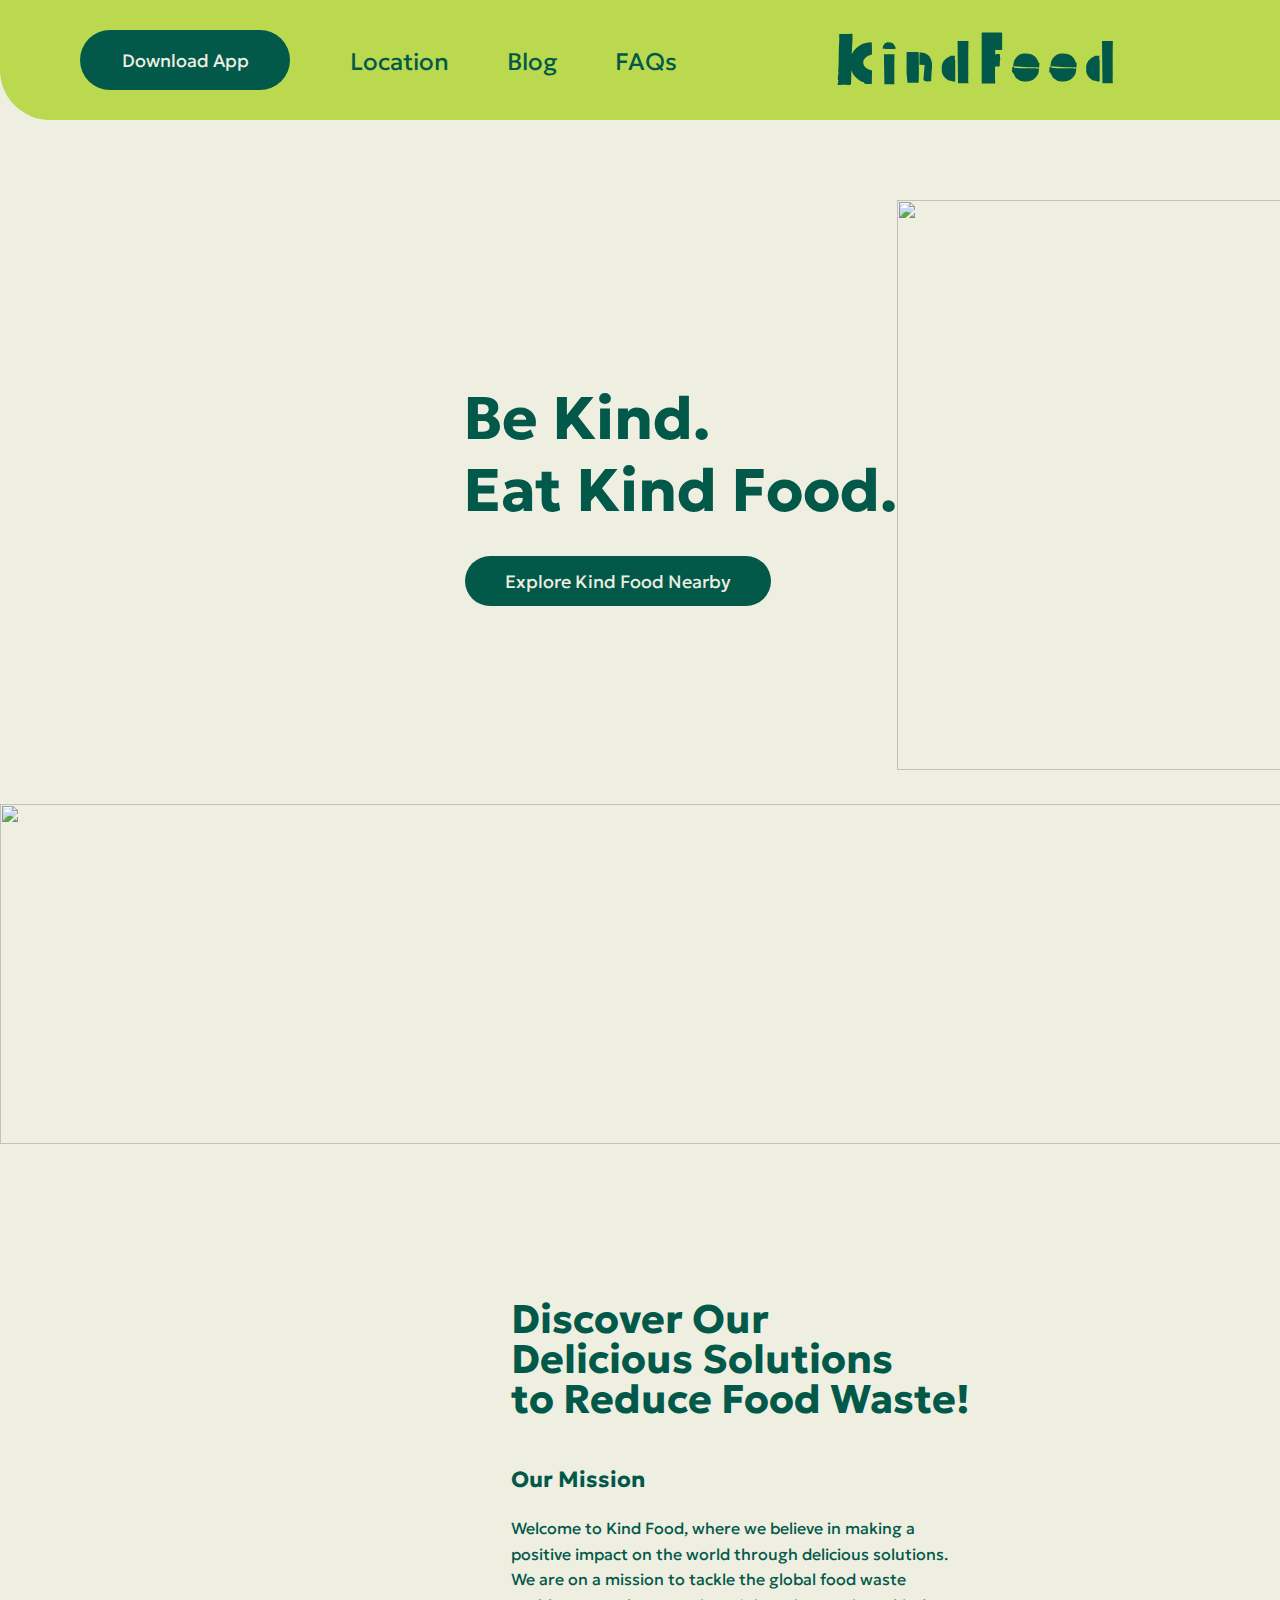
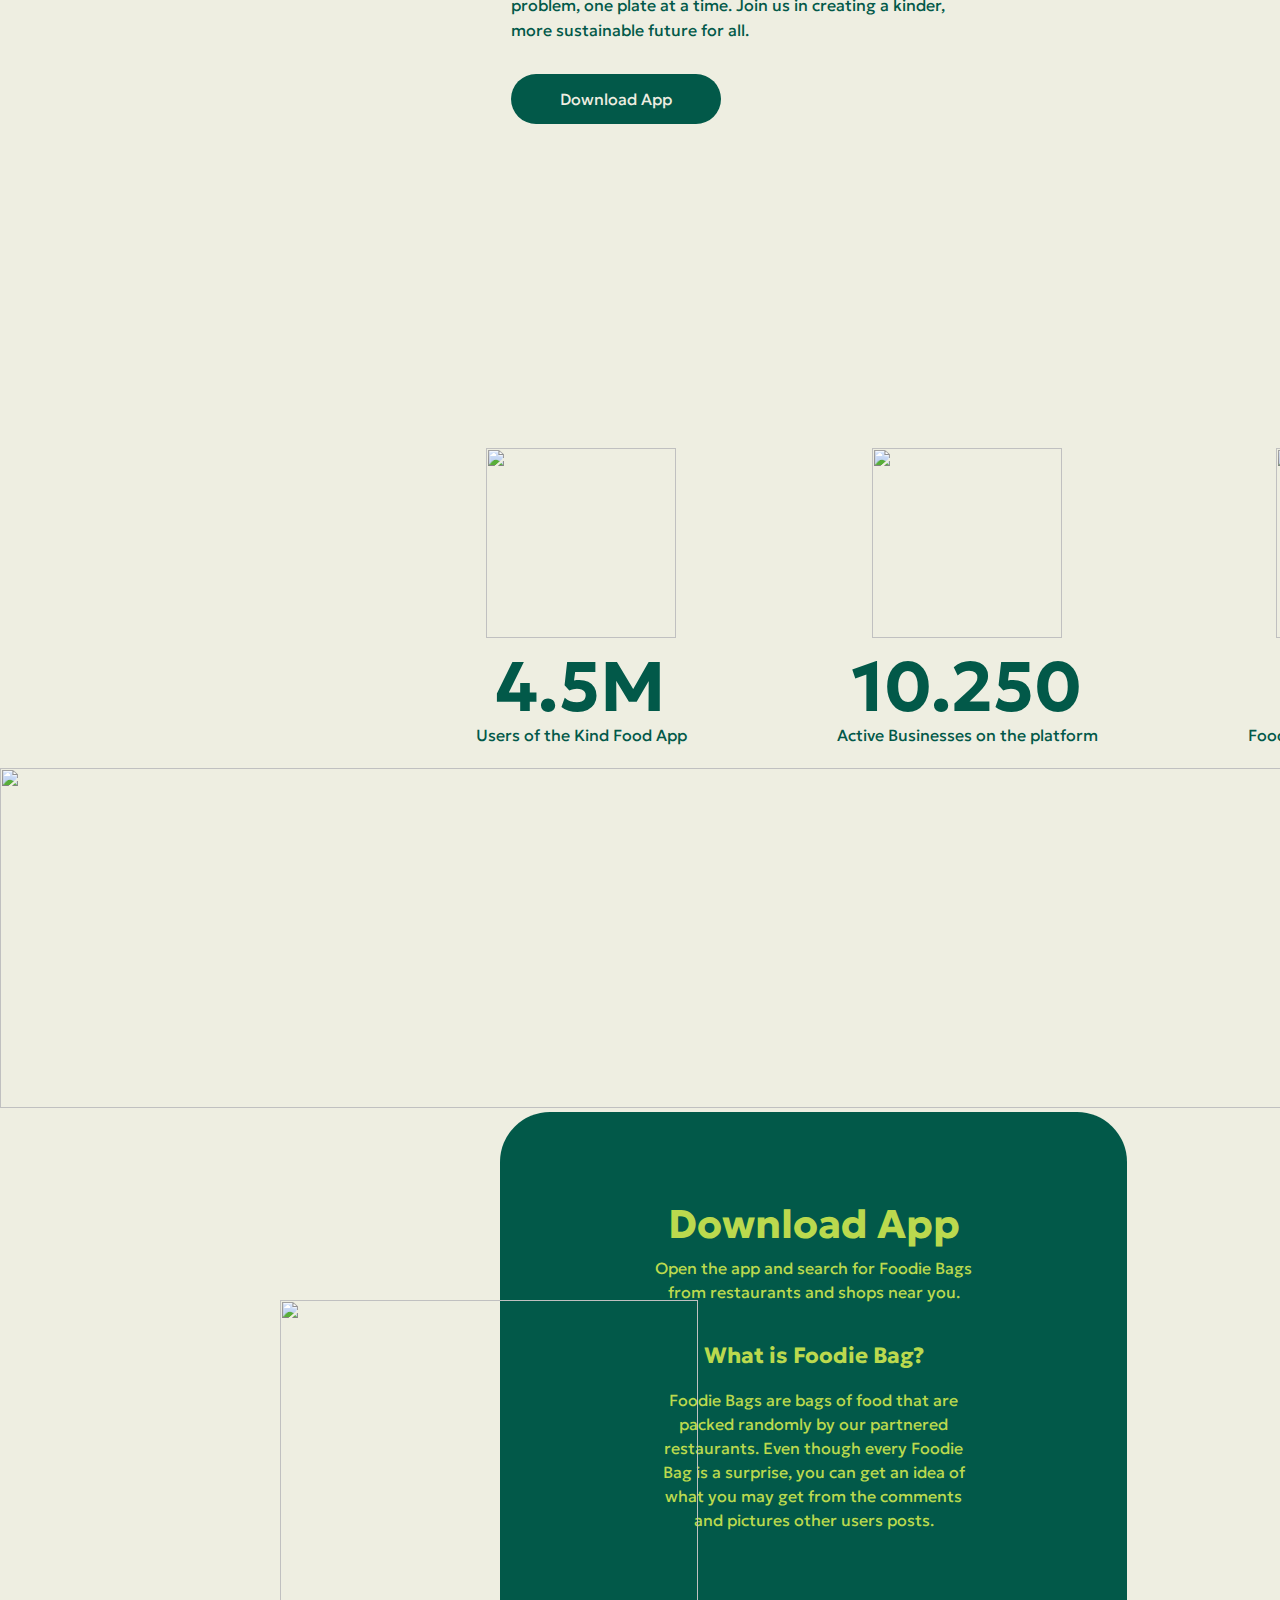
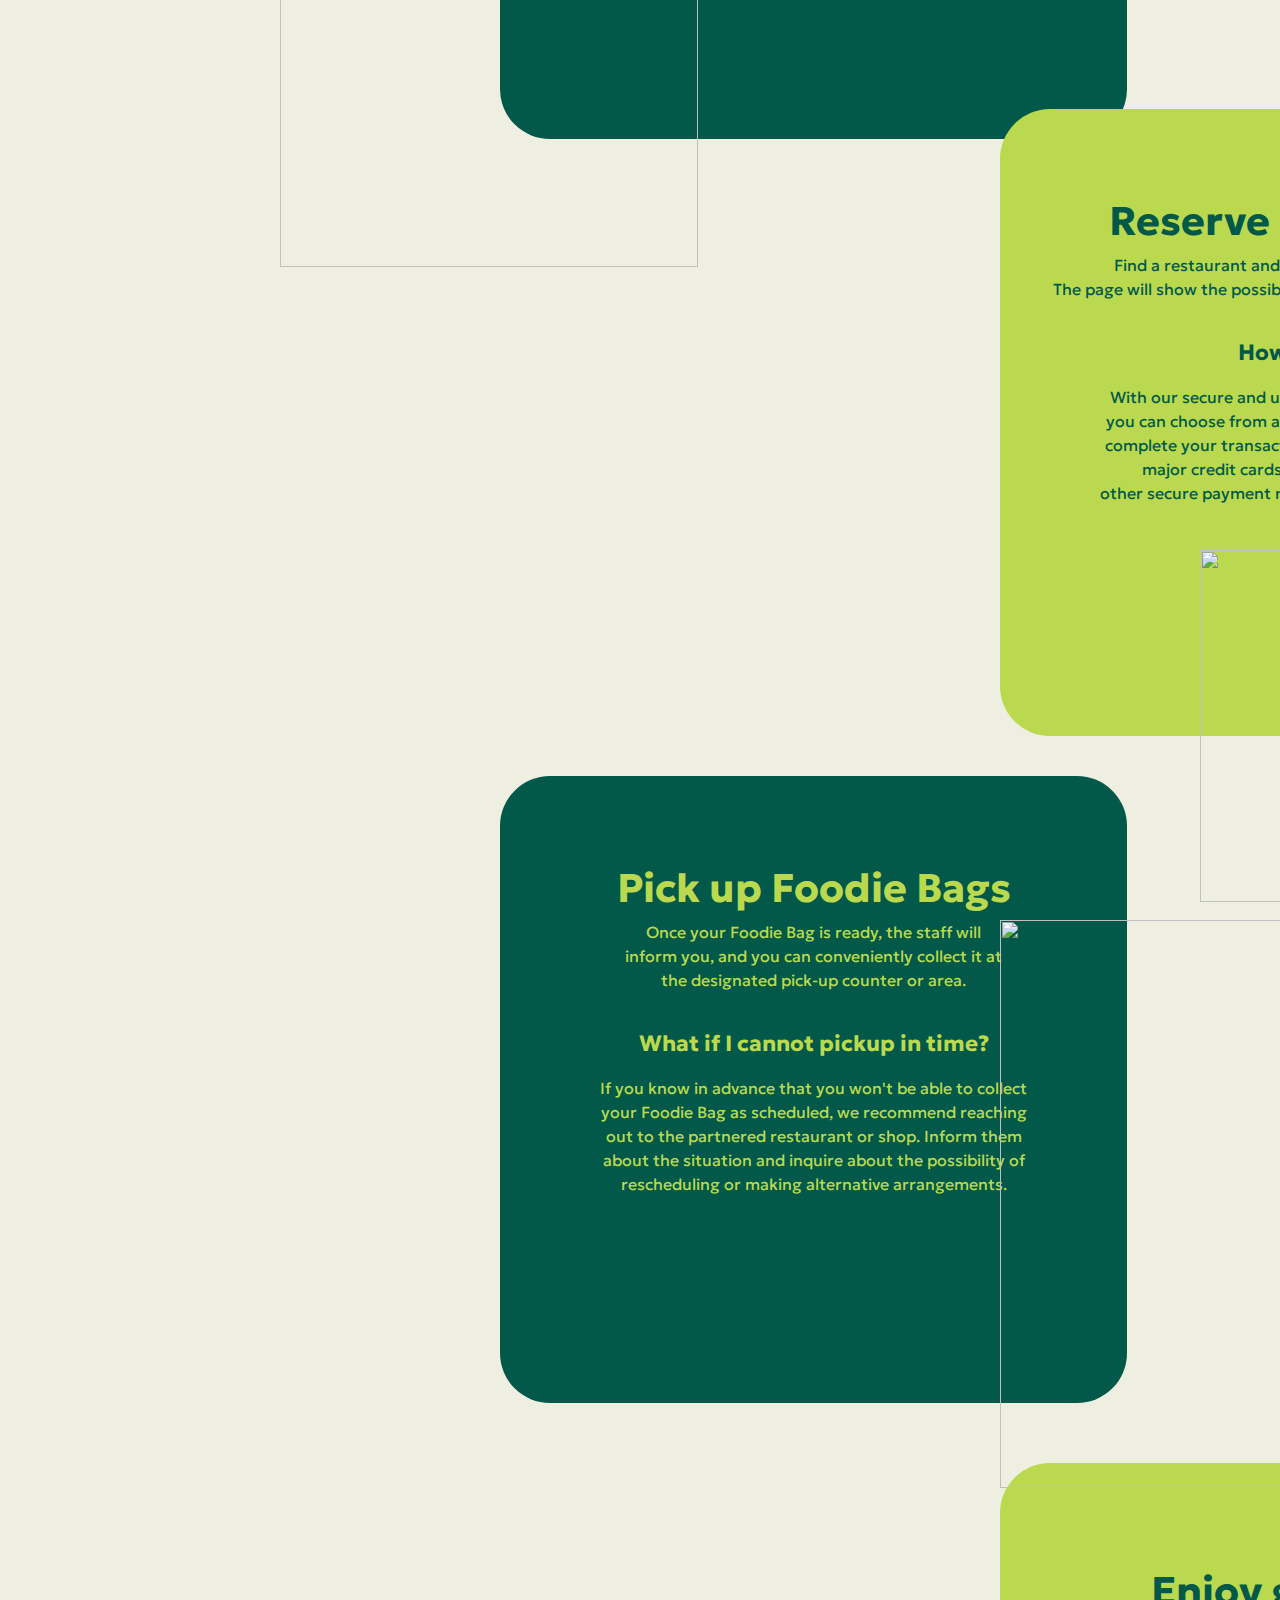
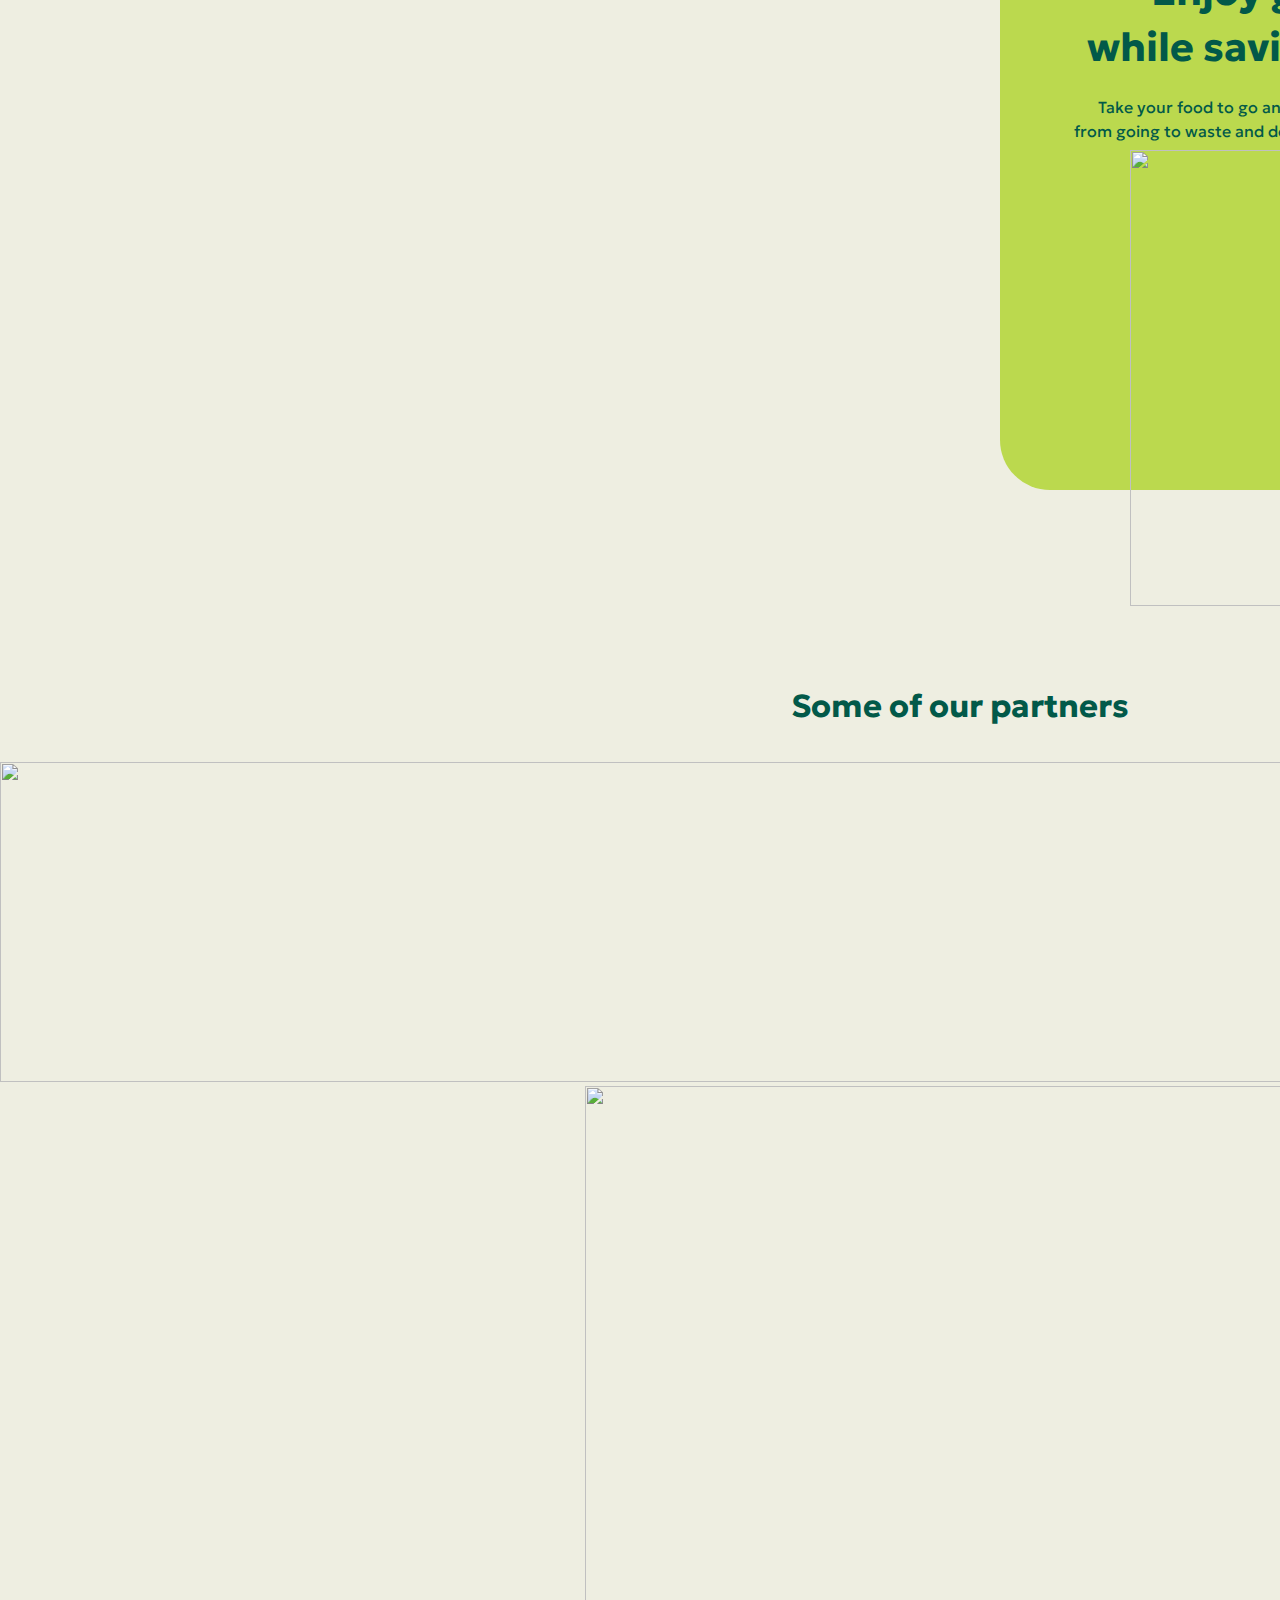
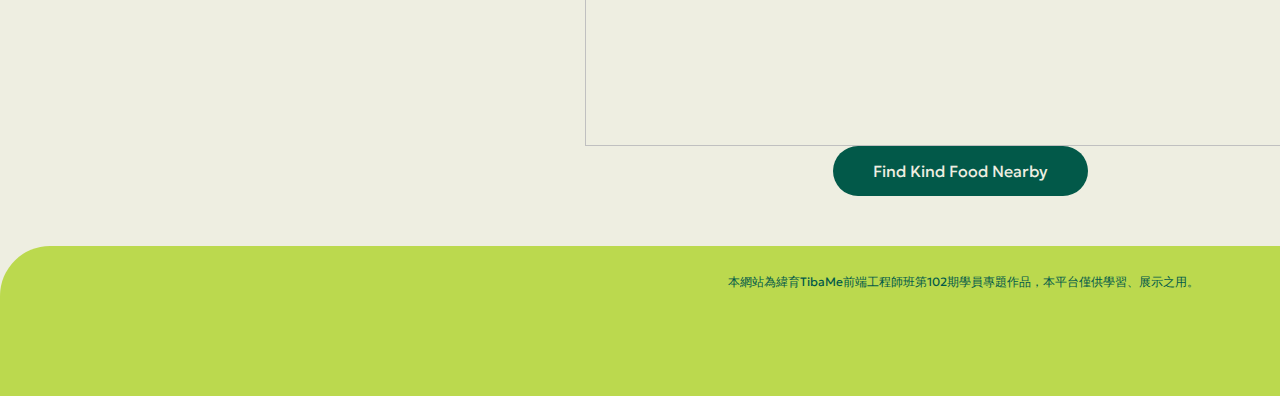
==== commit 6a2d0261: "Update index.html" ====
--- a/index.html
+++ b/index.html
@@ -33,7 +33,7 @@
 
         <div class="headerlogo">
             <a href="index.html">
-                <img src="img/KindFood_logo.svg" alt="">
+                <img src="KindFood_logo.svg" alt="">
             </a>
         </div>
 
